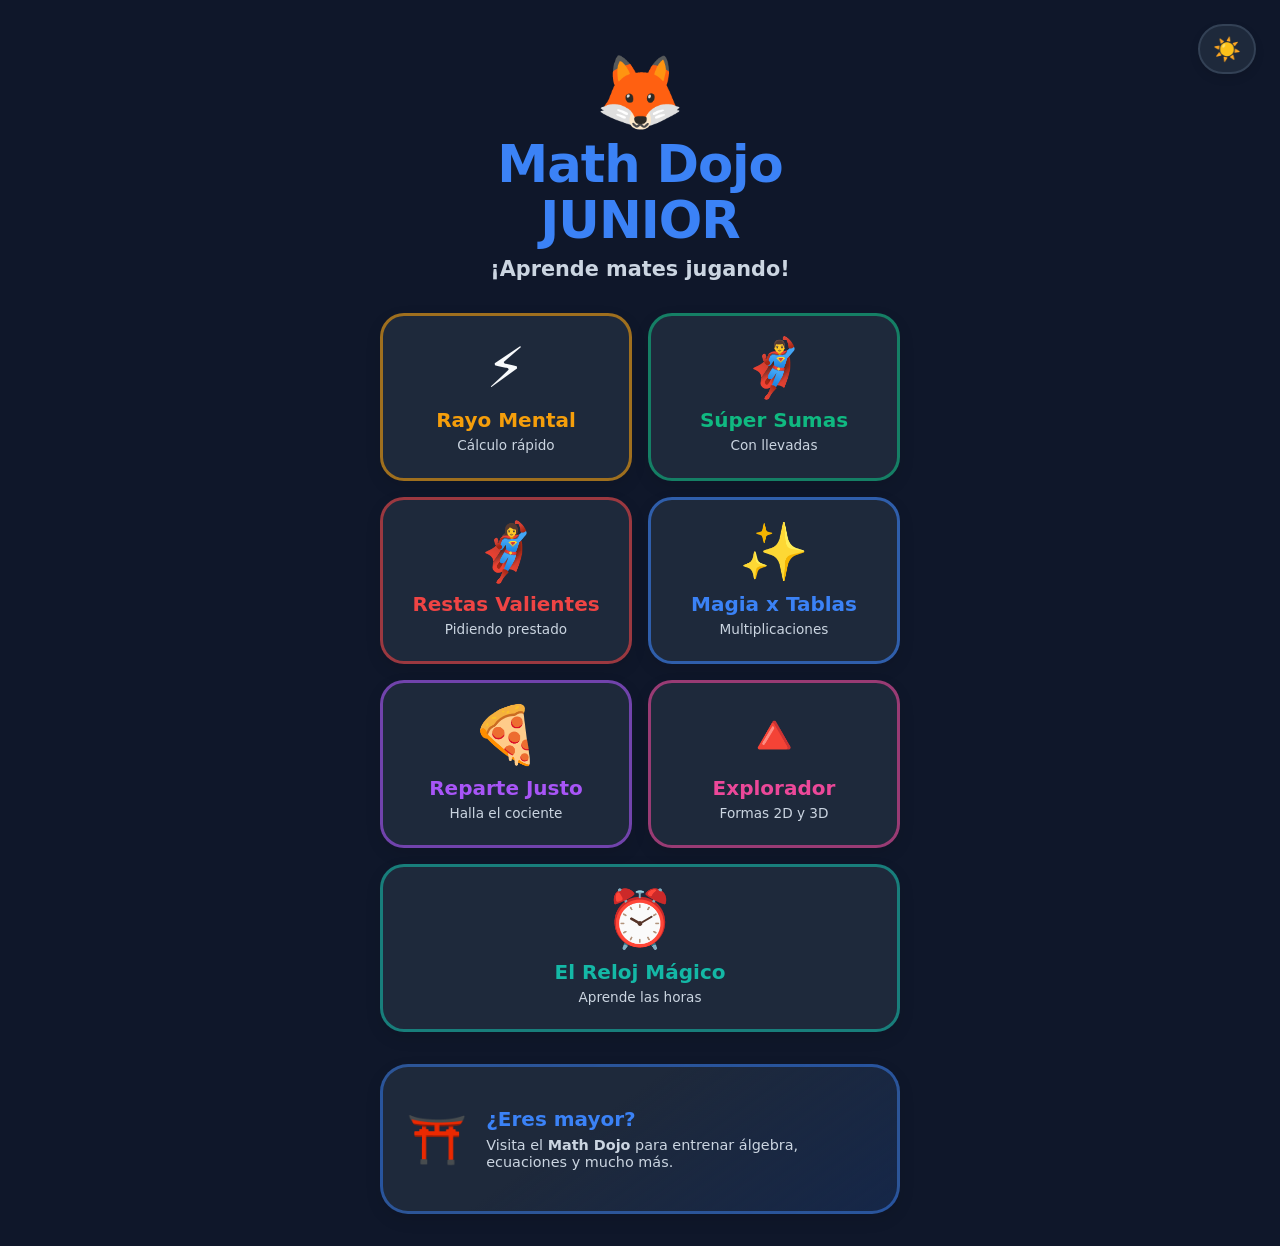
==== index.html @ ebafa72f "Add files via upload" ====
<!DOCTYPE html>
<html lang="es">
<head>
  <script>
    // Usamos una clave distinta en localStorage para no pisar el tema del Dojo original
    if (localStorage.getItem('mathjr_theme') === 'light') {
      document.documentElement.setAttribute('data-theme', 'light');
    }
  </script>
  <meta charset="UTF-8">
  <meta name="viewport" content="width=device-width, initial-scale=1.0, maximum-scale=1.0, user-scalable=no, viewport-fit=cover">
  <title>Math Dojo Junior 🦊</title>
  <meta name="theme-color" content="#0f172a">
  <meta name="apple-mobile-web-app-capable" content="yes">
  <meta name="apple-mobile-web-app-status-bar-style" content="black-translucent">
  
  <style>
    :root {
      --bg-primary: #0f172a;
      --bg-card: #1e293b;
      --text-main: #f8fafc;
      --text-muted: #cbd5e1;
      --border-color: #334155;
    }
    [data-theme="light"] {
      --bg-primary: #f0fdf4; 
      --bg-card: #ffffff;
      --text-main: #1e293b;
      --text-muted: #64748b;
      --border-color: #e2e8f0;
    }
    * { box-sizing: border-box; }
    
    body {
      margin: 0; padding: 0;
      background-color: var(--bg-primary); color: var(--text-main);
      font-family: 'Comic Sans MS', 'Chalkboard SE', system-ui, -apple-system, sans-serif; 
      min-height: 100vh;
      display: flex; flex-direction: column; align-items: center;
      overflow-x: hidden;
      overflow-y: auto;
      transition: background-color 0.3s, color 0.3s;
      padding-bottom: max(2rem, env(safe-area-inset-bottom));
    }

    .theme-toggle-btn {
      position: absolute; top: 1.5rem; right: 1.5rem;
      background: var(--bg-card); border: 2px solid var(--border-color);
      border-radius: 50px; cursor: pointer; padding: 0.6rem 0.8rem;
      font-size: 1.4rem; display: inline-flex; color: var(--text-main);
      box-shadow: 0 4px 10px rgba(0,0,0,0.1); z-index: 100;
      transition: transform 0.2s cubic-bezier(0.175, 0.885, 0.32, 1.275);
    }
    .theme-toggle-btn:active { transform: scale(0.85); }

    .header {
      display: flex;
      flex-direction: column;
      align-items: center;
      text-align: center;
      margin-top: max(3.5rem, env(safe-area-inset-top));
      margin-bottom: 2rem;
      padding: 0 1.2rem;
      max-width: 520px;
      width: 94%;
    }
    
    .header-icon {
      font-size: 4.5rem;
      margin-bottom: 0.5rem;
      line-height: 1;
      animation: float 3s ease-in-out infinite;
    }

    @keyframes float {
      0% { transform: translateY(0px); }
      50% { transform: translateY(-10px); }
      100% { transform: translateY(0px); }
    }

    .header h1 { 
      font-size: clamp(2.2rem, 7vw, 3.2rem); 
      margin: 0; 
      font-weight: 900; 
      letter-spacing: -1px; 
      line-height: 1.1;
      color: #3b82f6; 
    }
    [data-theme="light"] .header h1 { color: #2563eb; }
    
    .header p { 
      color: var(--text-muted); 
      font-size: clamp(1.1rem, 4vw, 1.3rem); 
      margin: 0.5rem 0 0 0; 
      font-weight: 600;
    }
    
    /* REJILLA A DOBLE COLUMNA */
    .games-grid {
      display: grid;
      grid-template-columns: repeat(2, minmax(0, 1fr));
      gap: 1rem; 
      width: 94%;
      max-width: 520px;
    }
    
    .game-card {
      background-color: var(--bg-card);
      border: 3px solid var(--border-color); 
      border-radius: 24px; 
      padding: 1.5rem 0.8rem;
      min-height: 150px;
      text-decoration: none;
      display: flex;
      flex-direction: column;
      align-items: center;
      text-align: center;
      justify-content: center;
      gap: 0.8rem;
      transition: transform 0.2s cubic-bezier(0.175, 0.885, 0.32, 1.275), box-shadow 0.2s;
      color: var(--text-main);
      box-shadow: 0 6px 16px rgba(0,0,0,0.1);
      position: relative;
      overflow: hidden; 
    }
    .game-card:active { 
      transform: scale(0.92); 
      box-shadow: 0 2px 8px rgba(0,0,0,0.1);
    }

    .game-icon {
      font-size: 3.5rem; 
      line-height: 1;
      position: relative;
      z-index: 2;
    }

    .game-info {
      width: 100%;
      position: relative;
      z-index: 2;
    }
    .game-info h2 {
      margin: 0 0 0.3rem 0;
      font-size: clamp(1rem, 3.5vw, 1.25rem);
      font-weight: 800;
      line-height: 1.2;
    }
    .game-info p {
      margin: 0;
      font-size: 0.85rem;
      color: var(--text-muted);
      line-height: 1.2;
      font-weight: 500;
    }

    /* TARJETA ESPECIAL (ANCHO COMPLETO) */
    .promo-card {
      grid-column: 1 / -1; 
      flex-direction: row; 
      text-align: left;
      padding: 1.5rem;
      background: linear-gradient(145deg, var(--bg-card) 40%, rgba(59, 130, 246, 0.15) 100%);
      border-color: rgba(59, 130, 246, 0.5);
      border-radius: 28px;
      justify-content: flex-start;
      gap: 1.2rem;
      margin-top: 1rem; 
    }
    .promo-card .game-icon {
      font-size: 3rem;
    }
    .promo-card .game-info p {
      font-size: 0.9rem;
      margin-top: 0.4rem;
    }

    /* Colores temáticos vivos */
    .card-calculo { border-color: rgba(245, 158, 11, 0.6); }
    .card-calculo h2 { color: #f59e0b; }
    
    .card-sumas { border-color: rgba(16, 185, 129, 0.6); }
    .card-sumas h2 { color: #10b981; }

    .card-restas { border-color: rgba(239, 68, 68, 0.6); }
    .card-restas h2 { color: #ef4444; }

    .card-multi { border-color: rgba(59, 130, 246, 0.6); }
    .card-multi h2 { color: #3b82f6; }

    .card-div { border-color: rgba(168, 85, 247, 0.6); }
    .card-div h2 { color: #a855f7; }

    .card-formas { border-color: rgba(236, 72, 153, 0.6); }
    .card-formas h2 { color: #ec4899; }
    
    .card-reloj { border-color: rgba(20, 184, 166, 0.6); }
    .card-reloj h2 { color: #14b8a6; }
  </style>
</head>
<body>
  <button class="theme-toggle-btn" onclick="toggleTheme()" title="Cambiar tema">
    <span id="theme-icon">☀️</span>
  </button>

  <div class="header">
    <div class="header-icon">🦊</div>
    <h1>Math Dojo <br>JUNIOR</h1>
    <p>¡Aprende mates jugando!</p>
  </div>

  <div class="games-grid">
    <!-- Cálculo Mental (mental.html) -->
    <a href="mental.html" class="game-card card-calculo">
      <div class="game-icon">⚡</div>
      <div class="game-info">
        <h2>Rayo Mental</h2>
        <p>Cálculo rápido</p>
      </div>
    </a>

    <!-- Sumas (sumas.html) -->
    <a href="sumas.html" class="game-card card-sumas">
      <div class="game-icon">🦸‍♂️</div>
      <div class="game-info">
        <h2>Súper Sumas</h2>
        <p>Con llevadas</p>
      </div>
    </a>

    <!-- Restas (restas.html) -->
    <a href="restas.html" class="game-card card-restas">
      <div class="game-icon">🦸‍♀️</div>
      <div class="game-info">
        <h2>Restas Valientes</h2>
        <p>Pidiendo prestado</p>
      </div>
    </a>

    <!-- Multiplicaciones (multiplicaciones.html) -->
    <a href="multiplicaciones.html" class="game-card card-multi">
      <div class="game-icon">✨</div>
      <div class="game-info">
        <h2>Magia x Tablas</h2>
        <p>Multiplicaciones</p>
      </div>
    </a>

    <!-- Divisiones (divisiones.html) -->
    <a href="divisiones.html" class="game-card card-div">
      <div class="game-icon">🍕</div>
      <div class="game-info">
        <h2>Reparte Justo</h2>
        <p>Halla el cociente</p>
      </div>
    </a>

    <!-- Formas geométricas (geometria.html) -->
    <a href="geometria.html" class="game-card card-formas">
      <div class="game-icon">🔺</div>
      <div class="game-info">
        <h2>Explorador</h2>
        <p>Formas 2D y 3D</p>
      </div>
    </a>

    <!-- El Reloj / Tiempo (reloj.html) - Ocupa dos columnas al ser impar -->
    <a href="reloj.html" class="game-card card-reloj" style="grid-column: 1 / -1;">
      <div class="game-icon">⏰</div>
      <div class="game-info">
        <h2>El Reloj Mágico</h2>
        <p>Aprende las horas</p>
      </div>
    </a>

    <!-- Tarjeta Promo al Dojo original para los mayores -->
    <a href="https://ruta-a-tu-math-dojo-original.com" target="_blank" rel="noopener noreferrer" class="game-card promo-card">
      <div class="game-icon">⛩️</div>
      <div class="game-info">
        <h2 style="color: #3b82f6;">¿Eres mayor?</h2>
        <p>Visita el <b>Math Dojo</b> para entrenar álgebra, ecuaciones y mucho más.</p>
      </div>
    </a>
  </div>

  <script>
    function initTheme() {
      const isLight = document.documentElement.getAttribute('data-theme') === 'light';
      document.getElementById('theme-icon').textContent = isLight ? '🌙' : '☀️';
    }
    
    function toggleTheme() {
      const isLight = document.documentElement.getAttribute('data-theme') === 'light';
      if (isLight) {
        document.documentElement.removeAttribute('data-theme');
        localStorage.setItem('mathjr_theme', 'dark');
        document.getElementById('theme-icon').textContent = '☀️';
      } else {
        document.documentElement.setAttribute('data-theme', 'light');
        localStorage.setItem('mathjr_theme', 'light');
        document.getElementById('theme-icon').textContent = '🌙';
      }
    }
    
    window.addEventListener('DOMContentLoaded', initTheme);
  </script>
</body>
</html>
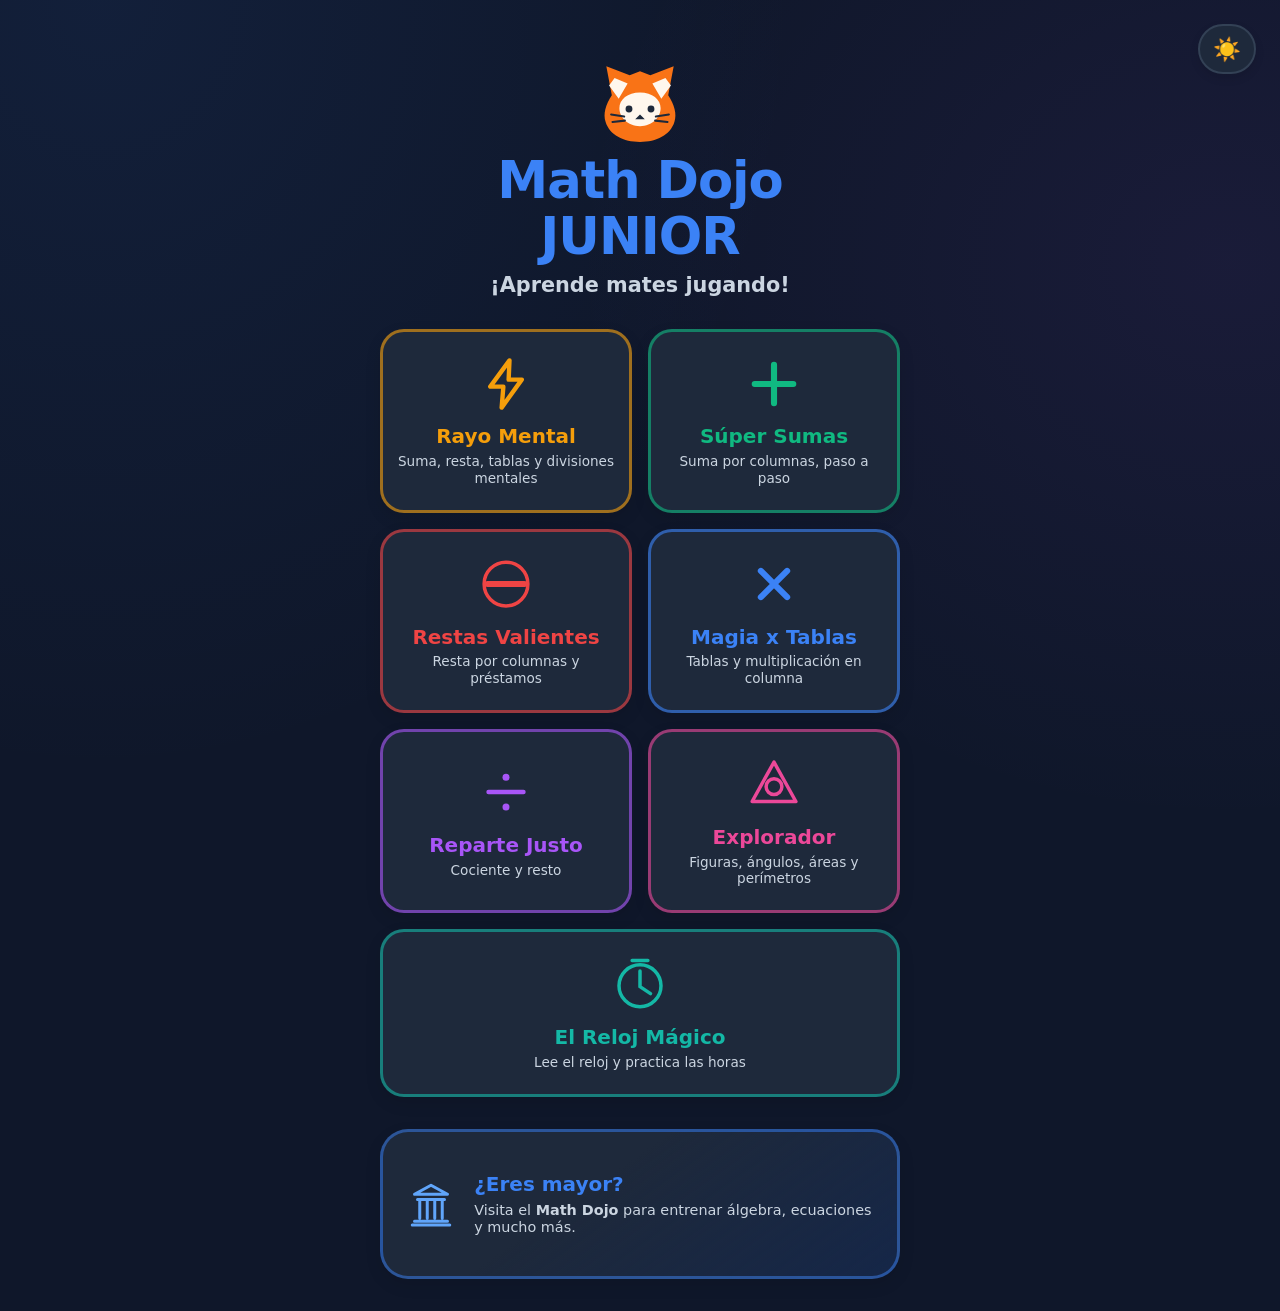
==== commit 97817681: "Add files via upload" ====
--- a/index.html
+++ b/index.html
@@ -3,16 +3,28 @@
 <head>
   <script>
     // Usamos una clave distinta en localStorage para no pisar el tema del Dojo original
-    if (localStorage.getItem('mathjr_theme') === 'light') {
+    let initialTheme = new URLSearchParams(location.hash.slice(1)).get('mathjr-theme');
+    if (!initialTheme) {
+      const savedCookie = document.cookie.match(/(?:^|; )mathjr_theme=(light|dark)(?:;|$)/);
+      if (savedCookie) initialTheme = savedCookie[1];
+    }
+    try { initialTheme = initialTheme || localStorage.getItem('mathjr_theme'); } catch (_) {}
+    if (initialTheme === 'light') {
       document.documentElement.setAttribute('data-theme', 'light');
     }
   </script>
+  <link rel="stylesheet" href="ui.css">
+  <script src="accessibility.js" defer></script>
+  <script src="theme.js" defer></script>
   <meta charset="UTF-8">
   <meta name="viewport" content="width=device-width, initial-scale=1.0, maximum-scale=1.0, user-scalable=no, viewport-fit=cover">
   <title>Math Dojo Junior 🦊</title>
-  <meta name="theme-color" content="#0f172a">
+  <link rel="manifest" href="manifest.json">
   <meta name="apple-mobile-web-app-capable" content="yes">
   <meta name="apple-mobile-web-app-status-bar-style" content="black-translucent">
+  <meta name="apple-mobile-web-app-title" content="Math Dojo Jr">
+  <meta name="theme-color" content="#0f172a">
+
   
   <style>
     :root {
@@ -66,7 +78,8 @@
     }
     
     .header-icon {
-      font-size: 4.5rem;
+      width: 5.5rem;
+      height: auto;
       margin-bottom: 0.5rem;
       line-height: 1;
       animation: float 3s ease-in-out infinite;
@@ -133,7 +146,9 @@
       line-height: 1;
       position: relative;
       z-index: 2;
-    }
+      color: #60a5fa;
+    }
+    .game-icon svg { width: 1em; height: 1em; display: block; }
 
     .game-info {
       width: 100%;
@@ -196,15 +211,24 @@
     
     .card-reloj { border-color: rgba(20, 184, 166, 0.6); }
     .card-reloj h2 { color: #14b8a6; }
+    .card-calculo .game-icon { color: #f59e0b; }
+    .card-sumas .game-icon { color: #10b981; }
+    .card-restas .game-icon { color: #ef4444; }
+    .card-multi .game-icon { color: #3b82f6; }
+    .card-div .game-icon { color: #a855f7; }
+    .card-formas .game-icon { color: #ec4899; }
+    .card-reloj .game-icon { color: #14b8a6; }
+    :focus-visible { outline: 3px solid #f59e0b; outline-offset: 3px; }
+    @media (prefers-reduced-motion: reduce) { *, *::before, *::after { animation-duration: 0.01ms !important; animation-iteration-count: 1 !important; scroll-behavior: auto !important; transition-duration: 0.01ms !important; } }
   </style>
 </head>
 <body>
-  <button class="theme-toggle-btn" onclick="toggleTheme()" title="Cambiar tema">
+  <button class="theme-toggle-btn" onclick="toggleTheme()" title="Cambiar tema" aria-label="Cambiar tema de color">
     <span id="theme-icon">☀️</span>
   </button>
 
   <div class="header">
-    <div class="header-icon">🦊</div>
+    <img class="header-icon" src="fox-mark.svg" alt="" aria-hidden="true">
     <h1>Math Dojo <br>JUNIOR</h1>
     <p>¡Aprende mates jugando!</p>
   </div>
@@ -212,70 +236,70 @@
   <div class="games-grid">
     <!-- Cálculo Mental (mental.html) -->
     <a href="mental.html" class="game-card card-calculo">
-      <div class="game-icon">⚡</div>
+      <div class="game-icon" aria-hidden="true"><svg viewBox="0 0 64 64"><path d="M36 5 14 35h15l-2 24 23-32H35z" fill="none" stroke="currentColor" stroke-width="5" stroke-linejoin="round" stroke-linecap="round"/></svg></div>
       <div class="game-info">
         <h2>Rayo Mental</h2>
-        <p>Cálculo rápido</p>
+        <p>Suma, resta, tablas y divisiones mentales</p>
       </div>
     </a>
 
     <!-- Sumas (sumas.html) -->
     <a href="sumas.html" class="game-card card-sumas">
-      <div class="game-icon">🦸‍♂️</div>
+      <div class="game-icon" aria-hidden="true"><svg viewBox="0 0 64 64"><path d="M32 10v44M10 32h44" fill="none" stroke="currentColor" stroke-width="7" stroke-linecap="round"/></svg></div>
       <div class="game-info">
         <h2>Súper Sumas</h2>
-        <p>Con llevadas</p>
+        <p>Suma por columnas, paso a paso</p>
       </div>
     </a>
 
     <!-- Restas (restas.html) -->
     <a href="restas.html" class="game-card card-restas">
-      <div class="game-icon">🦸‍♀️</div>
+      <div class="game-icon" aria-hidden="true"><svg viewBox="0 0 64 64"><path d="M11 32h42" fill="none" stroke="currentColor" stroke-width="7" stroke-linecap="round"/><circle cx="32" cy="32" r="25" fill="none" stroke="currentColor" stroke-width="4"/></svg></div>
       <div class="game-info">
         <h2>Restas Valientes</h2>
-        <p>Pidiendo prestado</p>
+        <p>Resta por columnas y préstamos</p>
       </div>
     </a>
 
     <!-- Multiplicaciones (multiplicaciones.html) -->
     <a href="multiplicaciones.html" class="game-card card-multi">
-      <div class="game-icon">✨</div>
+      <div class="game-icon" aria-hidden="true"><svg viewBox="0 0 64 64"><path d="m17 17 30 30M47 17 17 47" fill="none" stroke="currentColor" stroke-width="7" stroke-linecap="round"/></svg></div>
       <div class="game-info">
         <h2>Magia x Tablas</h2>
-        <p>Multiplicaciones</p>
+        <p>Tablas y multiplicación en columna</p>
       </div>
     </a>
 
     <!-- Divisiones (divisiones.html) -->
     <a href="divisiones.html" class="game-card card-div">
-      <div class="game-icon">🍕</div>
+      <div class="game-icon" aria-hidden="true"><svg viewBox="0 0 64 64"><path d="M12 32h40" fill="none" stroke="currentColor" stroke-width="5" stroke-linecap="round"/><circle cx="32" cy="15" r="4" fill="currentColor"/><circle cx="32" cy="49" r="4" fill="currentColor"/></svg></div>
       <div class="game-info">
         <h2>Reparte Justo</h2>
-        <p>Halla el cociente</p>
+        <p>Cociente y resto</p>
       </div>
     </a>
 
     <!-- Formas geométricas (geometria.html) -->
     <a href="geometria.html" class="game-card card-formas">
-      <div class="game-icon">🔺</div>
+      <div class="game-icon" aria-hidden="true"><svg viewBox="0 0 64 64"><path d="m32 7 25 45H7z" fill="none" stroke="currentColor" stroke-width="4" stroke-linejoin="round"/><circle cx="32" cy="35" r="9" fill="none" stroke="currentColor" stroke-width="4"/></svg></div>
       <div class="game-info">
         <h2>Explorador</h2>
-        <p>Formas 2D y 3D</p>
+        <p>Figuras, ángulos, áreas y perímetros</p>
       </div>
     </a>
 
     <!-- El Reloj / Tiempo (reloj.html) - Ocupa dos columnas al ser impar -->
     <a href="reloj.html" class="game-card card-reloj" style="grid-column: 1 / -1;">
-      <div class="game-icon">⏰</div>
+      <div class="game-icon" aria-hidden="true"><svg viewBox="0 0 64 64"><circle cx="32" cy="34" r="24" fill="none" stroke="currentColor" stroke-width="4"/><path d="M32 17v18l12 8M23 5h18" fill="none" stroke="currentColor" stroke-width="4" stroke-linecap="round"/></svg></div>
       <div class="game-info">
         <h2>El Reloj Mágico</h2>
-        <p>Aprende las horas</p>
+        <p>Lee el reloj y practica las horas</p>
       </div>
     </a>
 
     <!-- Tarjeta Promo al Dojo original para los mayores -->
-    <a href="https://ruta-a-tu-math-dojo-original.com" target="_blank" rel="noopener noreferrer" class="game-card promo-card">
-      <div class="game-icon">⛩️</div>
+    <a href="https://mathlab-phi.vercel.app/" target="_blank" rel="noopener noreferrer" class="game-card promo-card">
+      <div class="game-icon" aria-hidden="true"><svg viewBox="0 0 64 64"><path d="M10 19 32 7l22 12H10Zm4 7h36M17 26v25m10-25v25m10-25v25m10-25v25M10 55h44M7 60h50" fill="none" stroke="currentColor" stroke-width="4" stroke-linecap="round" stroke-linejoin="round"/></svg></div>
       <div class="game-info">
         <h2 style="color: #3b82f6;">¿Eres mayor?</h2>
         <p>Visita el <b>Math Dojo</b> para entrenar álgebra, ecuaciones y mucho más.</p>
@@ -283,26 +307,13 @@
     </a>
   </div>
 
+
   <script>
-    function initTheme() {
-      const isLight = document.documentElement.getAttribute('data-theme') === 'light';
-      document.getElementById('theme-icon').textContent = isLight ? '🌙' : '☀️';
-    }
-    
-    function toggleTheme() {
-      const isLight = document.documentElement.getAttribute('data-theme') === 'light';
-      if (isLight) {
-        document.documentElement.removeAttribute('data-theme');
-        localStorage.setItem('mathjr_theme', 'dark');
-        document.getElementById('theme-icon').textContent = '☀️';
-      } else {
-        document.documentElement.setAttribute('data-theme', 'light');
-        localStorage.setItem('mathjr_theme', 'light');
-        document.getElementById('theme-icon').textContent = '🌙';
-      }
-    }
-    
-    window.addEventListener('DOMContentLoaded', initTheme);
+    if ('serviceWorker' in navigator) {
+      window.addEventListener('load', () => {
+        navigator.serviceWorker.register('./sw.js').catch(err => console.log('Fallo al registrar SW', err));
+      });
+    }
   </script>
 </body>
-</html>+</html>
--- a/ui.css
+++ b/ui.css
@@ -0,0 +1,209 @@
+/* Reglas compartidas de interacción y accesibilidad para Math Dojo Junior. */
+body {
+  background-image:
+    radial-gradient(ellipse at 8% 0%, rgba(59, 130, 246, 0.08), transparent 42%),
+    radial-gradient(ellipse at 96% 20%, rgba(168, 85, 247, 0.07), transparent 38%);
+}
+
+:focus-visible {
+  outline: 3px solid #f59e0b;
+  outline-offset: 3px;
+}
+
+button,
+a,
+[role="textbox"] {
+  -webkit-tap-highlight-color: transparent;
+}
+
+button,
+a {
+  touch-action: manipulation;
+}
+
+button,
+.btn-nav,
+.key-btn,
+.belt-btn,
+.change-level-btn {
+  min-height: 44px;
+}
+
+.game-header {
+  display: grid !important;
+  grid-template-columns: auto minmax(12rem, 1fr) auto;
+  align-items: center;
+  gap: 1rem;
+  width: 100%;
+  padding: 0.85rem 1rem !important;
+  margin: 0 0 0.9rem !important;
+  border: 1px solid rgba(255, 255, 255, 0.22);
+  border-radius: 24px;
+  color: #fff;
+  background: linear-gradient(112deg, #1d4ed8 0%, #4f46e5 56%, #7c3aed 100%);
+  box-shadow: 0 12px 28px rgba(37, 56, 148, 0.22);
+}
+
+[data-theme="light"] .game-header {
+  background: linear-gradient(112deg, #2563eb 0%, #4f46e5 56%, #7c3aed 100%);
+}
+
+.game-header .change-level-btn {
+  min-height: 48px;
+  padding: 0.65rem 1rem;
+  border: 1px solid rgba(255, 255, 255, 0.42);
+  border-radius: 15px;
+  background: rgba(255, 255, 255, 0.14);
+  color: #fff !important;
+  font-weight: 900;
+  text-decoration: none !important;
+  white-space: nowrap;
+}
+
+.top-nav + .header {
+  width: min(92%, 800px);
+  padding: 1.2rem 1.5rem;
+  border: 1px solid var(--border-color);
+  border-left: 6px solid currentColor;
+  border-radius: 22px;
+  background: linear-gradient(135deg, var(--bg-card), var(--bg-primary));
+  box-shadow: 0 10px 26px rgba(0, 0, 0, 0.12);
+}
+
+.top-nav + .header h1 { letter-spacing: -0.035em; }
+.top-nav + .header p { max-width: 42rem; margin-inline: auto; line-height: 1.45; }
+
+.score-board {
+  display: inline-flex !important;
+  align-items: center;
+  gap: 0.45rem !important;
+  padding: 0.42rem !important;
+  border: 1px solid rgba(255, 255, 255, 0.55) !important;
+  border-radius: 18px !important;
+  background: rgba(255, 255, 255, 0.97) !important;
+  color: #1e293b !important;
+  font-weight: 900;
+  white-space: nowrap;
+}
+
+.score-board > span {
+  display: inline-flex;
+  align-items: center;
+  gap: 0.3rem;
+  min-width: 4.5rem;
+  justify-content: center;
+  padding: 0.55rem 0.7rem;
+  border-radius: 13px;
+  background: #f1f5f9;
+}
+
+.active-level {
+  display: block;
+  justify-self: center;
+  max-width: 100%;
+  padding: 0.65rem 1.2rem;
+  overflow: hidden;
+  border: 1px solid rgba(255, 255, 255, 0.36);
+  border-radius: 16px;
+  background: rgba(255, 255, 255, 0.16);
+  color: #fff;
+  font-size: clamp(0.95rem, 2vw, 1.15rem);
+  font-weight: 900;
+  text-overflow: ellipsis;
+  text-align: center;
+  white-space: nowrap;
+}
+
+.change-level-btn,
+.belt-btn,
+.btn-nav,
+.key-btn,
+.option-btn {
+  transition: transform 0.16s ease, box-shadow 0.16s ease, border-color 0.16s ease;
+}
+
+.belt-btn:hover,
+.option-btn:hover,
+.game-card:hover {
+  transform: translateY(-2px);
+  box-shadow: 0 8px 20px rgba(0, 0, 0, 0.16);
+}
+
+.practice-guide {
+  width: min(92vw, 540px);
+  max-width: 540px;
+  padding: 0;
+  border: 2px solid var(--border-color);
+  border-radius: 26px;
+  background: var(--bg-card);
+  color: var(--text-main);
+  font-family: inherit;
+  box-shadow: 0 24px 80px rgba(0, 0, 0, 0.38);
+}
+
+.practice-guide::backdrop {
+  background: rgba(2, 6, 23, 0.72);
+  backdrop-filter: blur(4px);
+}
+
+.practice-guide__content { padding: clamp(1.25rem, 5vw, 2rem); }
+.practice-guide__eyebrow { color: #f59e0b; font-size: 0.78rem; font-weight: 900; letter-spacing: 0.12em; }
+.practice-guide h2 { margin: 0.4rem 0 1rem; font-size: clamp(1.4rem, 5vw, 2rem); }
+.practice-guide__example { padding: 1rem; border-radius: 16px; background: var(--bg-primary); font-size: clamp(1.15rem, 4vw, 1.5rem); font-weight: 900; line-height: 1.45; }
+.practice-guide__tip { color: var(--text-muted); line-height: 1.55; }
+.practice-guide__actions { display: flex; flex-wrap: wrap; justify-content: flex-end; gap: 0.75rem; margin-top: 1.5rem; }
+.practice-guide__actions button { min-height: 48px; padding: 0.7rem 1rem; border: 2px solid var(--border-color); border-radius: 14px; background: var(--bg-primary); color: var(--text-main); font: inherit; font-weight: 800; cursor: pointer; }
+.practice-guide__actions .practice-guide__start { border-color: #059669; background: #10b981; color: #fff; }
+
+.practice-help-toggle {
+  min-height: 44px;
+  margin-top: 0.35rem;
+  padding: 0.5rem 0.9rem;
+  border: 2px solid rgba(245, 158, 11, 0.65);
+  border-radius: 999px;
+  background: rgba(245, 158, 11, 0.12);
+  color: var(--text-main);
+  font: inherit;
+  font-weight: 800;
+  cursor: pointer;
+}
+
+.practice-help-panel {
+  width: min(100%, 34rem);
+  margin-top: 0.65rem;
+  padding: 0.85rem 1rem;
+  border-left: 4px solid #f59e0b;
+  border-radius: 0 14px 14px 0;
+  background: rgba(245, 158, 11, 0.1);
+  color: var(--text-main);
+  line-height: 1.5;
+  text-align: left;
+}
+
+.game-area.active { animation: dojo-enter 0.22s ease-out both; }
+@keyframes dojo-enter { from { opacity: 0; transform: translateY(8px); } to { opacity: 1; transform: translateY(0); } }
+
+@media (max-width: 720px) {
+  .game-header { grid-template-columns: minmax(0, 1fr) auto; gap: 0.65rem; }
+  .active-level { grid-column: 1 / -1; grid-row: 1; width: 100%; }
+  .game-header .change-level-btn { grid-column: 1; grid-row: 2; justify-self: start; }
+  .game-header .score-board { grid-column: 2; grid-row: 2; }
+}
+
+@media (max-width: 420px) {
+  .practice-guide__actions { flex-direction: column-reverse; }
+  .practice-guide__actions button { width: 100%; }
+  .game-header .change-level-btn { padding-inline: 0.7rem; font-size: 0.9rem; }
+  .score-board > span { min-width: 3.5rem; padding-inline: 0.45rem; }
+}
+
+@media (prefers-reduced-motion: reduce) {
+  *,
+  *::before,
+  *::after {
+    animation-duration: 0.01ms !important;
+    animation-iteration-count: 1 !important;
+    scroll-behavior: auto !important;
+    transition-duration: 0.01ms !important;
+  }
+}
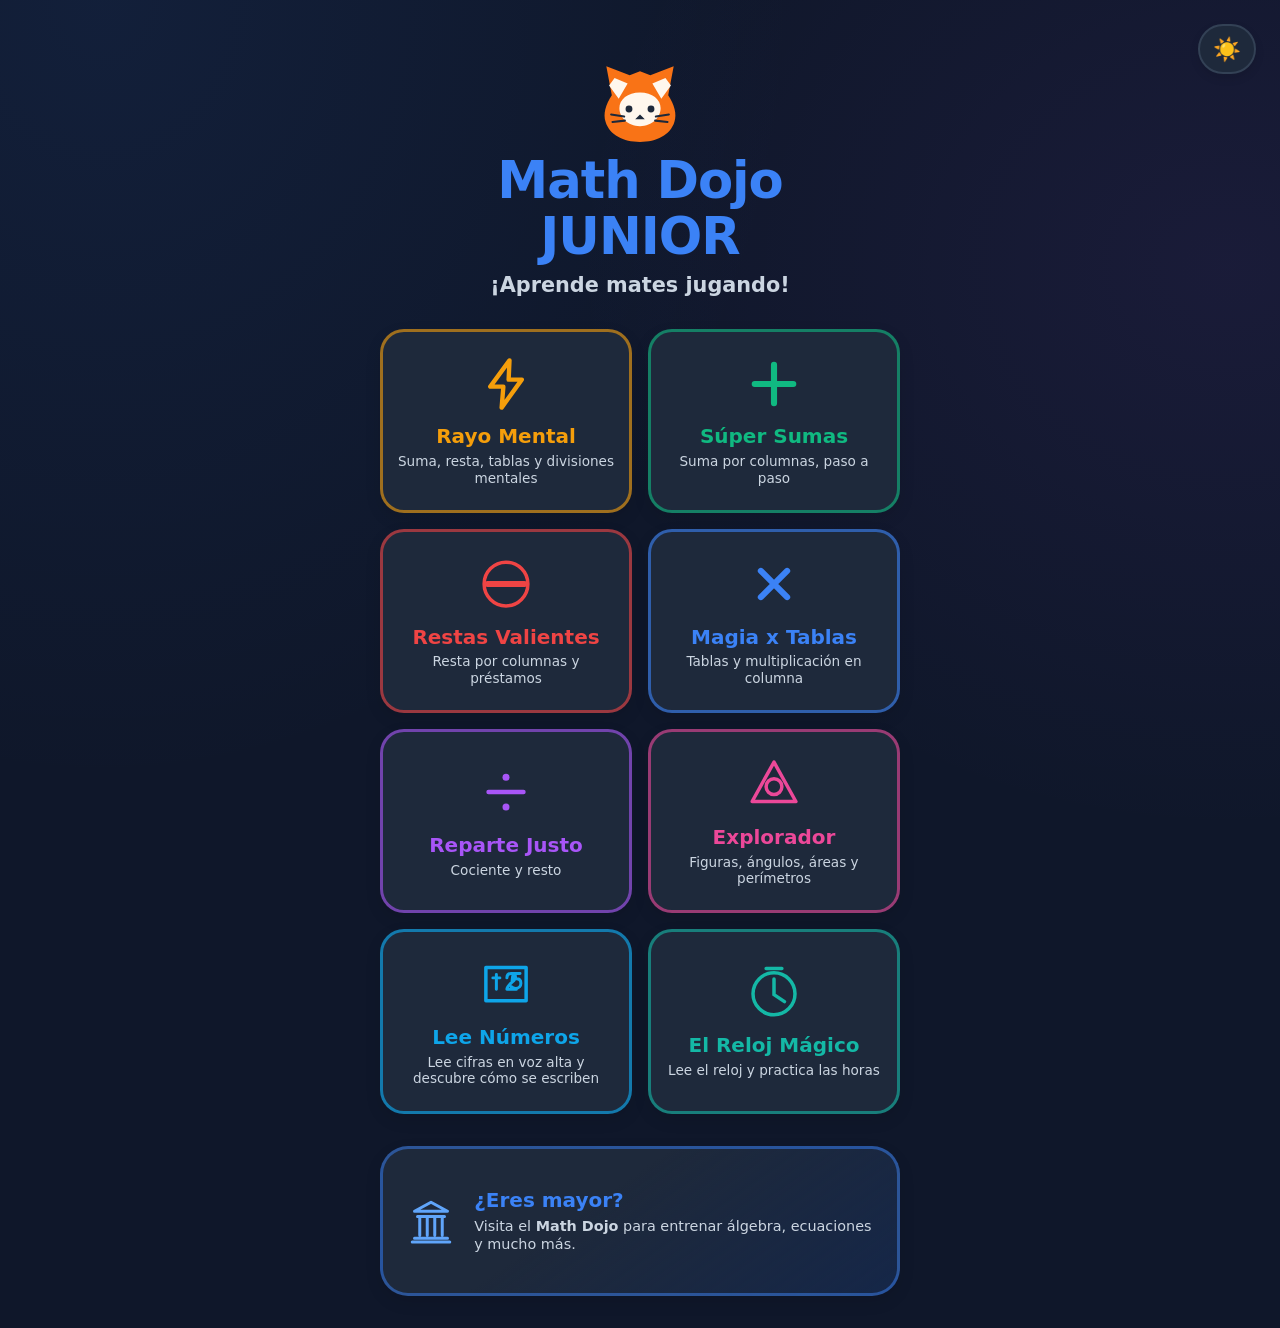
==== commit 3088747b: "Add files via upload" ====
--- a/index.html
+++ b/index.html
@@ -211,6 +211,8 @@
     
     .card-reloj { border-color: rgba(20, 184, 166, 0.6); }
     .card-reloj h2 { color: #14b8a6; }
+    .card-numeros { border-color: rgba(14, 165, 233, 0.65); }
+    .card-numeros h2 { color: #0ea5e9; }
     .card-calculo .game-icon { color: #f59e0b; }
     .card-sumas .game-icon { color: #10b981; }
     .card-restas .game-icon { color: #ef4444; }
@@ -218,6 +220,7 @@
     .card-div .game-icon { color: #a855f7; }
     .card-formas .game-icon { color: #ec4899; }
     .card-reloj .game-icon { color: #14b8a6; }
+    .card-numeros .game-icon { color: #0ea5e9; }
     :focus-visible { outline: 3px solid #f59e0b; outline-offset: 3px; }
     @media (prefers-reduced-motion: reduce) { *, *::before, *::after { animation-duration: 0.01ms !important; animation-iteration-count: 1 !important; scroll-behavior: auto !important; transition-duration: 0.01ms !important; } }
   </style>
@@ -288,8 +291,16 @@
       </div>
     </a>
 
-    <!-- El Reloj / Tiempo (reloj.html) - Ocupa dos columnas al ser impar -->
-    <a href="reloj.html" class="game-card card-reloj" style="grid-column: 1 / -1;">
+    <a href="leer-numeros.html" class="game-card card-numeros">
+      <div class="game-icon" aria-hidden="true"><svg viewBox="0 0 64 64"><path d="M9 13h46v38H9z" fill="none" stroke="currentColor" stroke-width="4" stroke-linejoin="round"/><path d="M17 25h8m-4-4v17m12-13c0-3 2-5 5-5s5 2 5 5-10 8-10 13h11m4-18h-8l-1 8c1-1 3-2 5-2 3 0 5 2 5 5s-2 6-6 6c-2 0-4-1-5-2" fill="none" stroke="currentColor" stroke-width="3.4" stroke-linecap="round" stroke-linejoin="round"/></svg></div>
+      <div class="game-info">
+        <h2>Lee Números</h2>
+        <p>Lee cifras en voz alta y descubre cómo se escriben</p>
+      </div>
+    </a>
+
+    <!-- El Reloj / Tiempo -->
+    <a href="reloj.html" class="game-card card-reloj">
       <div class="game-icon" aria-hidden="true"><svg viewBox="0 0 64 64"><circle cx="32" cy="34" r="24" fill="none" stroke="currentColor" stroke-width="4"/><path d="M32 17v18l12 8M23 5h18" fill="none" stroke="currentColor" stroke-width="4" stroke-linecap="round"/></svg></div>
       <div class="game-info">
         <h2>El Reloj Mágico</h2>
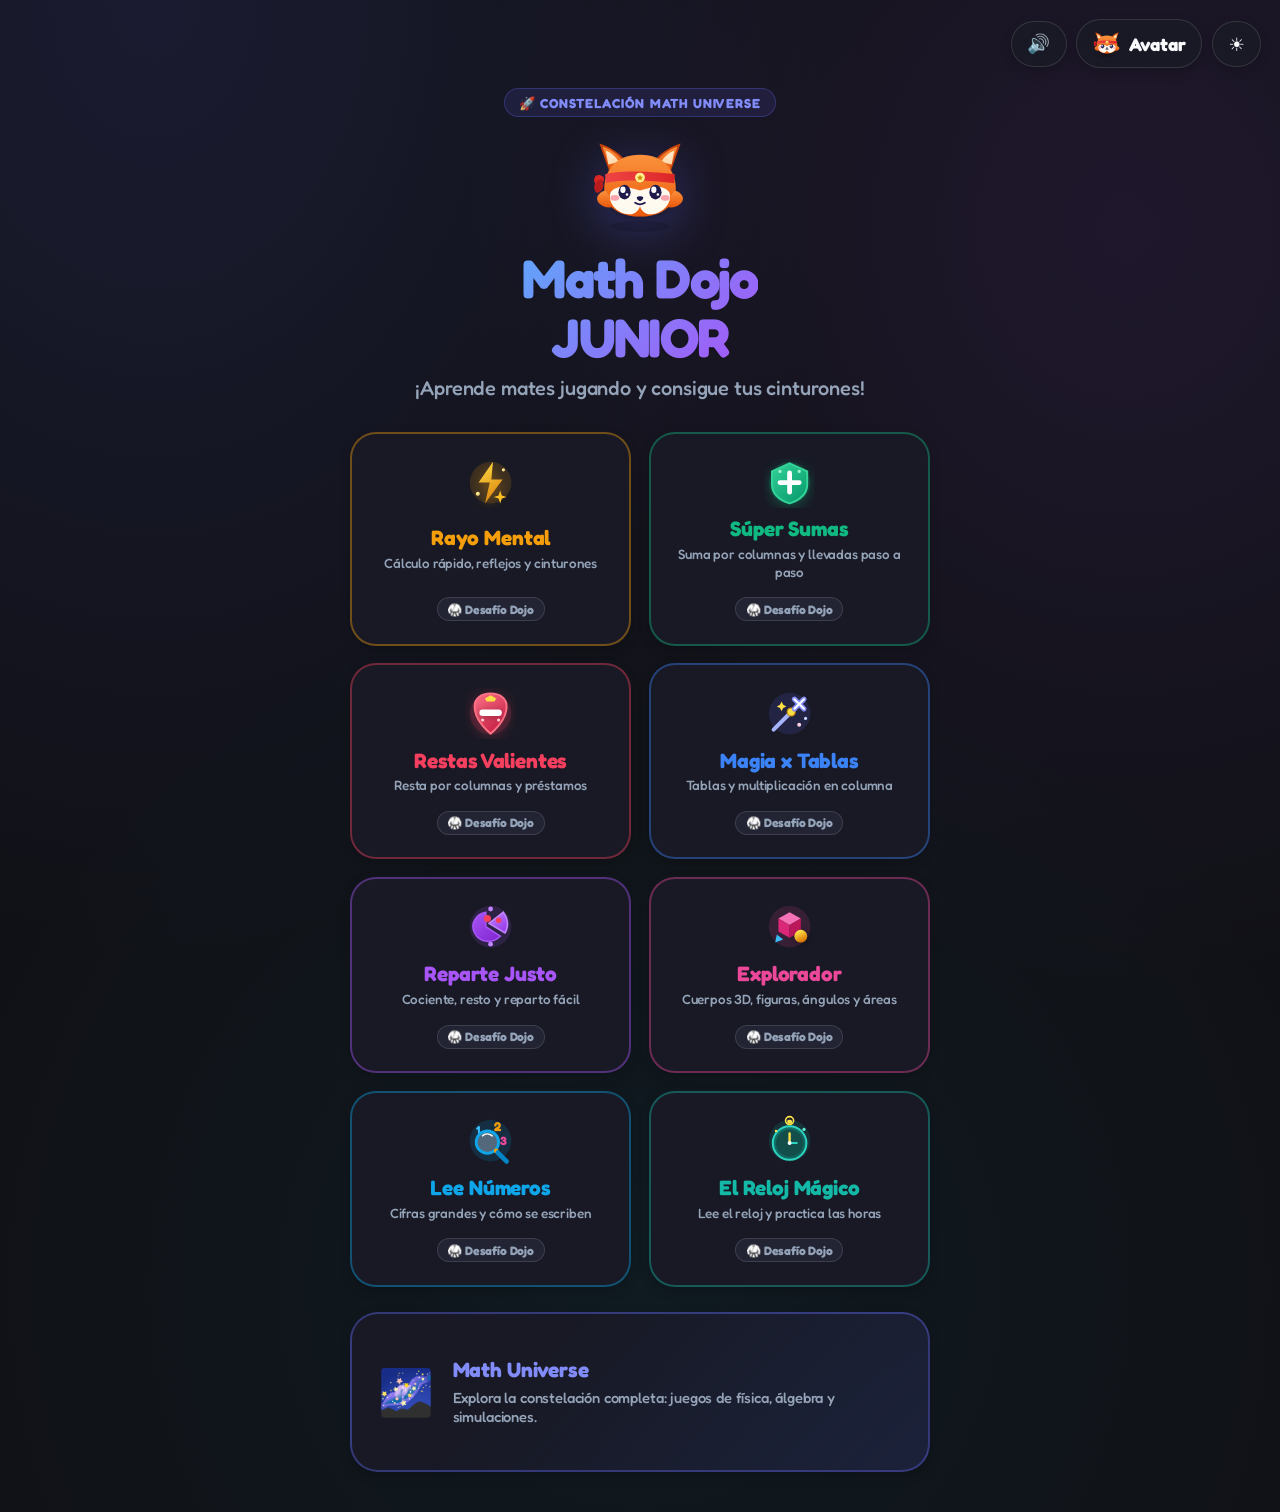
==== commit 8e93e64c: "Add files via upload" ====
--- a/index.html
+++ b/index.html
@@ -2,7 +2,6 @@
 <html lang="es">
 <head>
   <script>
-    // Usamos una clave distinta en localStorage para no pisar el tema del Dojo original
     let initialTheme = new URLSearchParams(location.hash.slice(1)).get('mathjr-theme');
     if (!initialTheme) {
       const savedCookie = document.cookie.match(/(?:^|; )mathjr_theme=(light|dark)(?:;|$)/);
@@ -13,313 +12,574 @@
       document.documentElement.setAttribute('data-theme', 'light');
     }
   </script>
-  <link rel="stylesheet" href="ui.css">
-  <script src="accessibility.js" defer></script>
-  <script src="theme.js" defer></script>
   <meta charset="UTF-8">
-  <meta name="viewport" content="width=device-width, initial-scale=1.0, maximum-scale=1.0, user-scalable=no, viewport-fit=cover">
-  <title>Math Dojo Junior 🦊</title>
+  <meta name="viewport" content="width=device-width, initial-scale=1.0, viewport-fit=cover">
+  <title>Math Dojo Junior 🦊 · Mates para Primaria</title>
+  <meta name="description" content="Entrena cálculo mental, sumas, restas, multiplicaciones y retos de primaria con tu compañero del Dojo.">
   <link rel="manifest" href="manifest.json">
   <meta name="apple-mobile-web-app-capable" content="yes">
   <meta name="apple-mobile-web-app-status-bar-style" content="black-translucent">
   <meta name="apple-mobile-web-app-title" content="Math Dojo Jr">
-  <meta name="theme-color" content="#0f172a">
-
-  
+  <meta name="theme-color" content="#101116">
+
+  <link rel="stylesheet" href="ui.css">
+  <script src="dojo-audio.js" defer></script>
+  <script src="dojo-fx.js" defer></script>
+  <script src="dojo-progress.js" defer></script>
+  <script src="accessibility.js" defer></script>
+  <script src="theme.js" defer></script>
+  <script src="avatar.js" defer></script>
+
   <style>
-    :root {
-      --bg-primary: #0f172a;
-      --bg-card: #1e293b;
-      --text-main: #f8fafc;
-      --text-muted: #cbd5e1;
-      --border-color: #334155;
-    }
-    [data-theme="light"] {
-      --bg-primary: #f0fdf4; 
-      --bg-card: #ffffff;
-      --text-main: #1e293b;
-      --text-muted: #64748b;
-      --border-color: #e2e8f0;
-    }
-    * { box-sizing: border-box; }
-    
-    body {
-      margin: 0; padding: 0;
-      background-color: var(--bg-primary); color: var(--text-main);
-      font-family: 'Comic Sans MS', 'Chalkboard SE', system-ui, -apple-system, sans-serif; 
-      min-height: 100vh;
-      display: flex; flex-direction: column; align-items: center;
-      overflow-x: hidden;
-      overflow-y: auto;
-      transition: background-color 0.3s, color 0.3s;
-      padding-bottom: max(2rem, env(safe-area-inset-bottom));
-    }
-
-    .theme-toggle-btn {
-      position: absolute; top: 1.5rem; right: 1.5rem;
-      background: var(--bg-card); border: 2px solid var(--border-color);
-      border-radius: 50px; cursor: pointer; padding: 0.6rem 0.8rem;
-      font-size: 1.4rem; display: inline-flex; color: var(--text-main);
-      box-shadow: 0 4px 10px rgba(0,0,0,0.1); z-index: 100;
-      transition: transform 0.2s cubic-bezier(0.175, 0.885, 0.32, 1.275);
-    }
-    .theme-toggle-btn:active { transform: scale(0.85); }
-
+    /* Estilos específicos de la Portada */
     .header {
       display: flex;
       flex-direction: column;
       align-items: center;
       text-align: center;
-      margin-top: max(3.5rem, env(safe-area-inset-top));
+      margin-top: max(5.5rem, calc(env(safe-area-inset-top) + 3.5rem));
       margin-bottom: 2rem;
       padding: 0 1.2rem;
-      max-width: 520px;
+      max-width: 580px;
       width: 94%;
     }
-    
+
+    .constellation-pill {
+      display: inline-flex;
+      align-items: center;
+      gap: 0.45rem;
+      padding: 0.35rem 0.85rem;
+      border-radius: 999px;
+      background: rgba(99, 102, 241, 0.12);
+      border: 1px solid rgba(99, 102, 241, 0.3);
+      color: #818cf8;
+      font-size: 0.82rem;
+      font-weight: 700;
+      letter-spacing: 0.08em;
+      text-transform: uppercase;
+      margin-bottom: 0.9rem;
+    }
+
+    .header-avatar-wrap {
+      position: relative;
+      margin-bottom: 0.6rem;
+    }
+
     .header-icon {
-      width: 5.5rem;
+      width: clamp(5.2rem, 14vw, 6.5rem);
       height: auto;
-      margin-bottom: 0.5rem;
-      line-height: 1;
       animation: float 3s ease-in-out infinite;
-    }
-
-    @keyframes float {
-      0% { transform: translateY(0px); }
-      50% { transform: translateY(-10px); }
-      100% { transform: translateY(0px); }
-    }
-
-    .header h1 { 
-      font-size: clamp(2.2rem, 7vw, 3.2rem); 
-      margin: 0; 
-      font-weight: 900; 
-      letter-spacing: -1px; 
-      line-height: 1.1;
-      color: #3b82f6; 
-    }
-    [data-theme="light"] .header h1 { color: #2563eb; }
-    
-    .header p { 
-      color: var(--text-muted); 
-      font-size: clamp(1.1rem, 4vw, 1.3rem); 
-      margin: 0.5rem 0 0 0; 
-      font-weight: 600;
-    }
-    
-    /* REJILLA A DOBLE COLUMNA */
+      filter: drop-shadow(0 12px 24px rgba(99, 102, 241, 0.35));
+    }
+
+    .header h1 {
+      font-size: clamp(2.3rem, 7.5vw, 3.4rem);
+      margin: 0;
+      font-weight: 800;
+      letter-spacing: -0.03em;
+      line-height: 1.08;
+      background: linear-gradient(135deg, #60a5fa 0%, #a855f7 100%);
+      -webkit-background-clip: text;
+      -webkit-text-fill-color: transparent;
+    }
+
+    [data-theme="light"] .header h1 {
+      background: linear-gradient(135deg, #2563eb 0%, #7c3aed 100%);
+      -webkit-background-clip: text;
+      -webkit-text-fill-color: transparent;
+    }
+
+    .header p {
+      color: var(--text-muted);
+      font-size: clamp(1.05rem, 3.8vw, 1.25rem);
+      margin: 0.6rem 0 0;
+      font-weight: 500;
+    }
+
+    /* Cuadrícula de Juegos Responsiva */
     .games-grid {
       display: grid;
       grid-template-columns: repeat(2, minmax(0, 1fr));
-      gap: 1rem; 
+      gap: 1.1rem;
       width: 94%;
-      max-width: 520px;
-    }
-    
+      max-width: 580px;
+      margin-bottom: 2.5rem;
+    }
+
     .game-card {
-      background-color: var(--bg-card);
-      border: 3px solid var(--border-color); 
-      border-radius: 24px; 
-      padding: 1.5rem 0.8rem;
-      min-height: 150px;
+      background: var(--bg-card);
+      border: 2px solid var(--border-card);
+      border-radius: 26px;
+      padding: 1.4rem 1rem;
+      min-height: 160px;
       text-decoration: none;
       display: flex;
       flex-direction: column;
       align-items: center;
       text-align: center;
+      justify-content: space-between;
+      gap: 0.6rem;
+      transition: transform 0.2s cubic-bezier(0.175, 0.885, 0.32, 1.275), box-shadow 0.2s, border-color 0.2s;
+      color: var(--text-main);
+      box-shadow: var(--shadow-sm);
+      position: relative;
+      overflow: hidden;
+    }
+
+    .game-card:hover {
+      transform: translateY(-3px);
+      box-shadow: var(--shadow-md);
+      border-color: rgba(99, 102, 241, 0.4);
+    }
+
+    .game-card:active {
+      transform: scale(0.94);
+      box-shadow: var(--shadow-sm);
+    }
+
+    .game-icon {
+      font-size: 3.2rem;
+      line-height: 1;
+      display: flex;
+      align-items: center;
       justify-content: center;
-      gap: 0.8rem;
-      transition: transform 0.2s cubic-bezier(0.175, 0.885, 0.32, 1.275), box-shadow 0.2s;
-      color: var(--text-main);
-      box-shadow: 0 6px 16px rgba(0,0,0,0.1);
-      position: relative;
-      overflow: hidden; 
-    }
-    .game-card:active { 
-      transform: scale(0.92); 
-      box-shadow: 0 2px 8px rgba(0,0,0,0.1);
-    }
-
-    .game-icon {
-      font-size: 3.5rem; 
-      line-height: 1;
-      position: relative;
-      z-index: 2;
-      color: #60a5fa;
-    }
-    .game-icon svg { width: 1em; height: 1em; display: block; }
+      transition: transform 0.2s;
+    }
+    .game-card:hover .game-icon {
+      transform: scale(1.08);
+    }
+    .game-icon svg {
+      width: 1em;
+      height: 1em;
+      display: block;
+    }
 
     .game-info {
       width: 100%;
-      position: relative;
-      z-index: 2;
     }
     .game-info h2 {
-      margin: 0 0 0.3rem 0;
-      font-size: clamp(1rem, 3.5vw, 1.25rem);
+      margin: 0 0 0.25rem;
+      font-size: clamp(1.05rem, 3.6vw, 1.3rem);
       font-weight: 800;
       line-height: 1.2;
     }
     .game-info p {
       margin: 0;
-      font-size: 0.85rem;
+      font-size: 0.84rem;
       color: var(--text-muted);
-      line-height: 1.2;
+      line-height: 1.3;
       font-weight: 500;
     }
 
-    /* TARJETA ESPECIAL (ANCHO COMPLETO) */
+    /* Insignia de progreso en cada tarjeta */
+    .card-belt-badge {
+      display: inline-flex;
+      align-items: center;
+      gap: 0.3rem;
+      padding: 0.22rem 0.6rem;
+      border-radius: 999px;
+      font-size: 0.76rem;
+      font-weight: 700;
+      background: var(--bg-surface);
+      border: 1px solid var(--border-color);
+      color: var(--text-muted);
+      margin-top: 0.4rem;
+    }
+    .card-belt-badge.has-stars {
+      background: rgba(245, 158, 11, 0.12);
+      border-color: rgba(245, 158, 11, 0.35);
+      color: var(--accent-gold);
+    }
+
+    /* Tarjeta Promo a Math Universe / Mayor */
     .promo-card {
-      grid-column: 1 / -1; 
-      flex-direction: row; 
+      grid-column: 1 / -1;
+      flex-direction: row;
       text-align: left;
-      padding: 1.5rem;
-      background: linear-gradient(145deg, var(--bg-card) 40%, rgba(59, 130, 246, 0.15) 100%);
-      border-color: rgba(59, 130, 246, 0.5);
+      padding: 1.4rem 1.6rem;
+      background: linear-gradient(135deg, var(--bg-card) 30%, rgba(99, 102, 241, 0.14) 100%);
+      border-color: rgba(99, 102, 241, 0.4);
       border-radius: 28px;
       justify-content: flex-start;
       gap: 1.2rem;
-      margin-top: 1rem; 
-    }
-    .promo-card .game-icon {
-      font-size: 3rem;
-    }
-    .promo-card .game-info p {
-      font-size: 0.9rem;
-      margin-top: 0.4rem;
-    }
-
-    /* Colores temáticos vivos */
-    .card-calculo { border-color: rgba(245, 158, 11, 0.6); }
-    .card-calculo h2 { color: #f59e0b; }
-    
-    .card-sumas { border-color: rgba(16, 185, 129, 0.6); }
-    .card-sumas h2 { color: #10b981; }
-
-    .card-restas { border-color: rgba(239, 68, 68, 0.6); }
-    .card-restas h2 { color: #ef4444; }
-
-    .card-multi { border-color: rgba(59, 130, 246, 0.6); }
-    .card-multi h2 { color: #3b82f6; }
-
-    .card-div { border-color: rgba(168, 85, 247, 0.6); }
-    .card-div h2 { color: #a855f7; }
-
-    .card-formas { border-color: rgba(236, 72, 153, 0.6); }
-    .card-formas h2 { color: #ec4899; }
-    
-    .card-reloj { border-color: rgba(20, 184, 166, 0.6); }
-    .card-reloj h2 { color: #14b8a6; }
-    .card-numeros { border-color: rgba(14, 165, 233, 0.65); }
-    .card-numeros h2 { color: #0ea5e9; }
-    .card-calculo .game-icon { color: #f59e0b; }
-    .card-sumas .game-icon { color: #10b981; }
-    .card-restas .game-icon { color: #ef4444; }
-    .card-multi .game-icon { color: #3b82f6; }
-    .card-div .game-icon { color: #a855f7; }
-    .card-formas .game-icon { color: #ec4899; }
-    .card-reloj .game-icon { color: #14b8a6; }
-    .card-numeros .game-icon { color: #0ea5e9; }
-    :focus-visible { outline: 3px solid #f59e0b; outline-offset: 3px; }
-    @media (prefers-reduced-motion: reduce) { *, *::before, *::after { animation-duration: 0.01ms !important; animation-iteration-count: 1 !important; scroll-behavior: auto !important; transition-duration: 0.01ms !important; } }
+      margin-top: 0.5rem;
+    }
+    .promo-card .game-icon { font-size: 2.8rem; color: #818cf8; }
+    .promo-card .game-info p { font-size: 0.92rem; margin-top: 0.3rem; }
+
+    /* Colores Temáticos por Juego */
+    .card-calculo { border-color: rgba(245, 158, 11, 0.4); }
+    .card-calculo h2, .card-calculo .game-icon { color: #f59e0b; }
+
+    .card-sumas { border-color: rgba(16, 185, 129, 0.4); }
+    .card-sumas h2, .card-sumas .game-icon { color: #10b981; }
+
+    .card-restas { border-color: rgba(244, 63, 94, 0.4); }
+    .card-restas h2, .card-restas .game-icon { color: #f43f5e; }
+
+    .card-multi { border-color: rgba(59, 130, 246, 0.4); }
+    .card-multi h2, .card-multi .game-icon { color: #3b82f6; }
+
+    .card-div { border-color: rgba(168, 85, 247, 0.4); }
+    .card-div h2, .card-div .game-icon { color: #a855f7; }
+
+    .card-formas { border-color: rgba(236, 72, 153, 0.4); }
+    .card-formas h2, .card-formas .game-icon { color: #ec4899; }
+
+    .card-reloj { border-color: rgba(20, 184, 166, 0.4); }
+    .card-reloj h2, .card-reloj .game-icon { color: #14b8a6; }
+
+    .card-numeros { border-color: rgba(14, 165, 233, 0.4); }
+    .card-numeros h2, .card-numeros .game-icon { color: #0ea5e9; }
+
+    /* Modal selector de avatar */
+    .avatar-picker {
+      width: min(92vw, 520px);
+      padding: 0;
+      border: 2px solid var(--border-card);
+      border-radius: 28px;
+      background: var(--bg-card);
+      color: var(--text-main);
+      box-shadow: var(--shadow-lg);
+    }
+    .avatar-picker::backdrop {
+      background: rgba(16, 17, 22, 0.75);
+      backdrop-filter: blur(6px);
+    }
+    .avatar-picker__content { padding: clamp(1.2rem, 5vw, 1.8rem); }
+    .avatar-picker h2 { margin: 0; font-size: clamp(1.4rem, 5vw, 1.8rem); color: #60a5fa; }
+    .avatar-picker__intro { margin: 0.35rem 0 1rem; color: var(--text-muted); font-size: 0.95rem; }
+    .avatar-grid { display: grid; grid-template-columns: repeat(3, minmax(0, 1fr)); gap: 0.65rem; }
+    .avatar-choice {
+      padding: 0.7rem 0.4rem;
+      border: 2px solid var(--border-color);
+      border-radius: 18px;
+      background: var(--bg-surface);
+      color: var(--text-main);
+      font: inherit;
+      font-weight: 700;
+      cursor: pointer;
+      display: flex;
+      flex-direction: column;
+      align-items: center;
+      gap: 0.35rem;
+      transition: transform 0.15s, border-color 0.15s;
+    }
+    .avatar-choice:active { transform: scale(0.94); }
+    .avatar-choice img { width: clamp(3rem, 12vw, 4.2rem); height: clamp(3rem, 12vw, 4.2rem); object-fit: contain; }
+    .avatar-choice[aria-pressed="true"] {
+      border-color: #6366f1;
+      background: rgba(99, 102, 241, 0.18);
+      box-shadow: 0 0 0 3px rgba(99, 102, 241, 0.3);
+    }
+    .avatar-picker__footer {
+      display: flex;
+      align-items: center;
+      justify-content: space-between;
+      gap: 1rem;
+      margin-top: 1.2rem;
+    }
+    .avatar-picker__status { margin: 0; color: var(--text-muted); font-weight: 600; font-size: 0.92rem; }
+    .avatar-picker__close {
+      padding: 0.6rem 1.1rem;
+      border: 1.5px solid var(--border-color);
+      border-radius: 14px;
+      background: var(--bg-surface);
+      color: var(--text-main);
+      font: inherit;
+      font-weight: 700;
+      cursor: pointer;
+    }
+
+    @media (max-width: 440px) {
+      .games-grid { gap: 0.75rem; }
+      .game-card { padding: 1.1rem 0.7rem; min-height: 145px; border-radius: 22px; }
+      .game-icon { font-size: 2.6rem; }
+      .promo-card { flex-direction: column; text-align: center; align-items: center; }
+      .promo-card .game-icon { font-size: 2.4rem; }
+    }
   </style>
 </head>
 <body>
-  <button class="theme-toggle-btn" onclick="toggleTheme()" title="Cambiar tema" aria-label="Cambiar tema de color">
-    <span id="theme-icon">☀️</span>
-  </button>
-
+  <!-- Controles Superiores: Avatar, Sonido y Tema -->
+  <div class="home-controls" role="group" aria-label="Personalización y ajustes">
+    <button class="sound-toggle-btn" type="button" onclick="DojoAudio.toggleMute()" aria-label="Silenciar o activar sonido" title="Sonido">
+      <span class="sound-icon">🔊</span>
+    </button>
+    <button class="avatar-open-btn" id="avatar-open" type="button" aria-label="Elegir avatar" aria-haspopup="dialog" aria-controls="avatar-dialog">
+      <img id="avatar-button-icon" src="fox-mark.svg" alt=""><span id="avatar-btn-label">Avatar</span>
+    </button>
+    <button class="theme-toggle-btn" type="button" onclick="toggleTheme()" title="Cambiar tema" aria-label="Cambiar tema de color">
+      <span id="theme-icon">☀️</span>
+    </button>
+  </div>
+
+  <!-- Cabecera de Portada -->
   <div class="header">
-    <img class="header-icon" src="fox-mark.svg" alt="" aria-hidden="true">
-    <h1>Math Dojo <br>JUNIOR</h1>
-    <p>¡Aprende mates jugando!</p>
+    <span class="constellation-pill">🚀 Constelación Math Universe</span>
+    <div class="header-avatar-wrap">
+      <img class="header-icon" id="dojo-avatar" src="fox-mark.svg" alt="Compañero del Dojo">
+    </div>
+    <h1>Math Dojo<br>JUNIOR</h1>
+    <p>¡Aprende mates jugando y consigue tus cinturones!</p>
   </div>
 
+  <!-- Selector Modal de Avatar -->
+  <dialog class="avatar-picker" id="avatar-dialog" aria-labelledby="avatar-title" aria-describedby="avatar-intro">
+    <div class="avatar-picker__content">
+      <h2 id="avatar-title">Elige tu compañero del Dojo</h2>
+      <p class="avatar-picker__intro" id="avatar-intro">Escoge el personaje que te acompañará y celebrará tus aciertos en cada reto.</p>
+      <div class="avatar-grid" id="avatar-grid" role="group" aria-label="Personajes disponibles"></div>
+      <div class="avatar-picker__footer">
+        <p class="avatar-picker__status" id="avatar-status" aria-live="polite">El zorro te espera.</p>
+        <button class="avatar-picker__close" type="button" id="avatar-close">Cerrar</button>
+      </div>
+    </div>
+  </dialog>
+
+  <!-- Rejilla de Juegos con Nuevas Tarjetas e Iconos Ilustrados -->
   <div class="games-grid">
     <!-- Cálculo Mental (mental.html) -->
-    <a href="mental.html" class="game-card card-calculo">
-      <div class="game-icon" aria-hidden="true"><svg viewBox="0 0 64 64"><path d="M36 5 14 35h15l-2 24 23-32H35z" fill="none" stroke="currentColor" stroke-width="5" stroke-linejoin="round" stroke-linecap="round"/></svg></div>
+    <a href="mental.html" class="game-card card-calculo" onclick="if(window.DojoAudio) DojoAudio.play('tap')">
+      <div class="game-icon" aria-hidden="true">
+        <svg viewBox="0 0 64 64" fill="none">
+          <circle cx="32" cy="32" r="26" fill="rgba(245, 158, 11, 0.15)"/>
+          <path d="M35 6 L17 32 H31 L25 58 L47 28 H33 Z" fill="url(#rayoGrad)" filter="drop-shadow(0 4px 8px rgba(245, 158, 11, 0.45))"/>
+          <circle cx="48" cy="16" r="2" fill="#fde68a"/>
+          <circle cx="16" cy="46" r="2.5" fill="#fde68a"/>
+          <path d="M44 42 L46 48 L52 50 L46 52 L44 58 L42 52 L36 50 L42 48 Z" fill="#fbbf24"/>
+          <defs>
+            <linearGradient id="rayoGrad" x1="17" y1="6" x2="47" y2="58" gradientUnits="userSpaceOnUse">
+              <stop stop-color="#fde047"/>
+              <stop offset="1" stop-color="#d97706"/>
+            </linearGradient>
+          </defs>
+        </svg>
+      </div>
       <div class="game-info">
         <h2>Rayo Mental</h2>
-        <p>Suma, resta, tablas y divisiones mentales</p>
-      </div>
+        <p>Cálculo rápido, reflejos y cinturones</p>
+      </div>
+      <div class="card-belt-badge" data-game="mental">🥋 Desafío Dojo</div>
     </a>
 
     <!-- Sumas (sumas.html) -->
-    <a href="sumas.html" class="game-card card-sumas">
-      <div class="game-icon" aria-hidden="true"><svg viewBox="0 0 64 64"><path d="M32 10v44M10 32h44" fill="none" stroke="currentColor" stroke-width="7" stroke-linecap="round"/></svg></div>
+    <a href="sumas.html" class="game-card card-sumas" onclick="if(window.DojoAudio) DojoAudio.play('tap')">
+      <div class="game-icon" aria-hidden="true">
+        <svg viewBox="0 0 64 64" fill="none">
+          <circle cx="32" cy="32" r="26" fill="rgba(16, 185, 129, 0.15)"/>
+          <path d="M32 8 L54 18 V34 C54 46 44 54 32 58 C20 54 10 46 10 34 V18 Z" fill="url(#sumasGrad)" stroke="#34d399" stroke-width="2.5" filter="drop-shadow(0 4px 8px rgba(16, 185, 129, 0.35))"/>
+          <path d="M32 20 V44 M20 32 H44" stroke="#ffffff" stroke-width="6" stroke-linecap="round"/>
+          <circle cx="20" cy="18" r="2" fill="#a7f3d0"/>
+          <circle cx="44" cy="18" r="2" fill="#a7f3d0"/>
+          <defs>
+            <linearGradient id="sumasGrad" x1="10" y1="8" x2="54" y2="58" gradientUnits="userSpaceOnUse">
+              <stop stop-color="#34d399"/>
+              <stop offset="1" stop-color="#059669"/>
+            </linearGradient>
+          </defs>
+        </svg>
+      </div>
       <div class="game-info">
         <h2>Súper Sumas</h2>
-        <p>Suma por columnas, paso a paso</p>
-      </div>
-    </a>
-
-    <!-- Restas (restas.html) -->
-    <a href="restas.html" class="game-card card-restas">
-      <div class="game-icon" aria-hidden="true"><svg viewBox="0 0 64 64"><path d="M11 32h42" fill="none" stroke="currentColor" stroke-width="7" stroke-linecap="round"/><circle cx="32" cy="32" r="25" fill="none" stroke="currentColor" stroke-width="4"/></svg></div>
+        <p>Suma por columnas y llevadas paso a paso</p>
+      </div>
+      <div class="card-belt-badge" data-game="sumas">🥋 Desafío Dojo</div>
+    </a>
+
+    <!-- Restas Valientes (restas.html) -->
+    <a href="restas.html" class="game-card card-restas" onclick="if(window.DojoAudio) DojoAudio.play('tap')">
+      <div class="game-icon" aria-hidden="true">
+        <svg viewBox="0 0 64 64" fill="none">
+          <circle cx="32" cy="32" r="26" fill="rgba(244, 63, 94, 0.15)"/>
+          <!-- Escudo de caballero protector -->
+          <path d="M32 7 C44 7 52 13 52 23 C52 42 32 57 32 57 C32 57 12 42 12 23 C12 13 20 7 32 7 Z" fill="url(#restasGrad)" stroke="#fb7185" stroke-width="2.5" filter="drop-shadow(0 4px 10px rgba(244, 63, 94, 0.35))"/>
+          <!-- Corona dorada superior -->
+          <path d="M25 13 L32 9 L39 13 L37 17 H27 Z" fill="#fde047"/>
+          <!-- Espada / Barra luminosa de resta -->
+          <rect x="18" y="27" width="28" height="8" rx="4" fill="#ffffff" filter="drop-shadow(0 2px 4px rgba(0,0,0,0.25))"/>
+          <circle cx="42" cy="40" r="2" fill="#fecdd3"/>
+          <circle cx="22" cy="40" r="2" fill="#fecdd3"/>
+          <defs>
+            <linearGradient id="restasGrad" x1="12" y1="7" x2="52" y2="57" gradientUnits="userSpaceOnUse">
+              <stop stop-color="#fb7185"/>
+              <stop offset="1" stop-color="#be123c"/>
+            </linearGradient>
+          </defs>
+        </svg>
+      </div>
       <div class="game-info">
         <h2>Restas Valientes</h2>
         <p>Resta por columnas y préstamos</p>
       </div>
+      <div class="card-belt-badge" data-game="restas">🥋 Desafío Dojo</div>
     </a>
 
     <!-- Multiplicaciones (multiplicaciones.html) -->
-    <a href="multiplicaciones.html" class="game-card card-multi">
-      <div class="game-icon" aria-hidden="true"><svg viewBox="0 0 64 64"><path d="m17 17 30 30M47 17 17 47" fill="none" stroke="currentColor" stroke-width="7" stroke-linecap="round"/></svg></div>
+    <a href="multiplicaciones.html" class="game-card card-multi" onclick="if(window.DojoAudio) DojoAudio.play('tap')">
+      <div class="game-icon" aria-hidden="true">
+        <svg viewBox="0 0 64 64" fill="none">
+          <circle cx="32" cy="32" r="26" fill="rgba(99, 102, 241, 0.15)"/>
+          <!-- Varita mágica -->
+          <line x1="12" y1="52" x2="34" y2="30" stroke="#a5b4fc" stroke-width="5" stroke-linecap="round"/>
+          <circle cx="34" cy="30" r="5" fill="#fde047" stroke="#ca8a04" stroke-width="1.5"/>
+          <!-- Símbolo X mágico tridimensional -->
+          <path d="M38 14 L50 26 M50 14 L38 26" stroke="#818cf8" stroke-width="6.5" stroke-linecap="round"/>
+          <path d="M38 14 L50 26 M50 14 L38 26" stroke="#ffffff" stroke-width="2.5" stroke-linecap="round"/>
+          <path d="M22 17 L24 21 L28 23 L24 25 L22 29 L20 25 L16 23 L20 21 Z" fill="#fde047"/>
+          <circle cx="52" cy="38" r="2" fill="#c7d2fe"/>
+          <circle cx="44" cy="46" r="2.5" fill="#fbcfe8"/>
+        </svg>
+      </div>
       <div class="game-info">
         <h2>Magia x Tablas</h2>
         <p>Tablas y multiplicación en columna</p>
       </div>
+      <div class="card-belt-badge" data-game="multi">🥋 Desafío Dojo</div>
     </a>
 
     <!-- Divisiones (divisiones.html) -->
-    <a href="divisiones.html" class="game-card card-div">
-      <div class="game-icon" aria-hidden="true"><svg viewBox="0 0 64 64"><path d="M12 32h40" fill="none" stroke="currentColor" stroke-width="5" stroke-linecap="round"/><circle cx="32" cy="15" r="4" fill="currentColor"/><circle cx="32" cy="49" r="4" fill="currentColor"/></svg></div>
+    <a href="divisiones.html" class="game-card card-div" onclick="if(window.DojoAudio) DojoAudio.play('tap')">
+      <div class="game-icon" aria-hidden="true">
+        <svg viewBox="0 0 64 64" fill="none">
+          <circle cx="32" cy="32" r="26" fill="rgba(168, 85, 247, 0.15)"/>
+          <!-- Porción compartida -->
+          <path d="M30 28 L48 14 C54 22 55 32 50 40 Z" fill="url(#divGrad1)" stroke="#c084fc" stroke-width="2"/>
+          <path d="M26 32 L44 44 C34 54 18 52 12 40 C6 28 14 16 26 14 Z" fill="url(#divGrad2)" stroke="#a855f7" stroke-width="2"/>
+          <circle cx="28" cy="22" r="4.5" fill="#f43f5e"/>
+          <circle cx="42" cy="24" r="3.5" fill="#f43f5e"/>
+          <circle cx="32" cy="10" r="3" fill="#c084fc"/>
+          <circle cx="32" cy="54" r="3" fill="#c084fc"/>
+          <defs>
+            <linearGradient id="divGrad1" x1="30" y1="14" x2="52" y2="40" gradientUnits="userSpaceOnUse">
+              <stop stop-color="#c084fc"/>
+              <stop offset="1" stop-color="#9333ea"/>
+            </linearGradient>
+            <linearGradient id="divGrad2" x1="10" y1="14" x2="44" y2="52" gradientUnits="userSpaceOnUse">
+              <stop stop-color="#a855f7"/>
+              <stop offset="1" stop-color="#7e22ce"/>
+            </linearGradient>
+          </defs>
+        </svg>
+      </div>
       <div class="game-info">
         <h2>Reparte Justo</h2>
-        <p>Cociente y resto</p>
-      </div>
+        <p>Cociente, resto y reparto fácil</p>
+      </div>
+      <div class="card-belt-badge" data-game="div">🥋 Desafío Dojo</div>
     </a>
 
     <!-- Formas geométricas (geometria.html) -->
-    <a href="geometria.html" class="game-card card-formas">
-      <div class="game-icon" aria-hidden="true"><svg viewBox="0 0 64 64"><path d="m32 7 25 45H7z" fill="none" stroke="currentColor" stroke-width="4" stroke-linejoin="round"/><circle cx="32" cy="35" r="9" fill="none" stroke="currentColor" stroke-width="4"/></svg></div>
+    <a href="geometria.html" class="game-card card-formas" onclick="if(window.DojoAudio) DojoAudio.play('tap')">
+      <div class="game-icon" aria-hidden="true">
+        <svg viewBox="0 0 64 64" fill="none">
+          <circle cx="32" cy="32" r="26" fill="rgba(236, 72, 153, 0.15)"/>
+          <!-- Cubo isométrico 3D + Esfera -->
+          <path d="M32 14 L46 22 L32 30 L18 22 Z" fill="#f472b6"/>
+          <path d="M18 22 L32 30 V46 L18 38 Z" fill="#db2777"/>
+          <path d="M46 22 L32 30 V46 L46 38 Z" fill="#be185d"/>
+          <circle cx="46" cy="44" r="8" fill="url(#sphereGrad)" filter="drop-shadow(0 2px 4px rgba(0,0,0,0.25))"/>
+          <path d="M16 42 L24 48 L14 52 Z" fill="#38bdf8"/>
+          <defs>
+            <linearGradient id="sphereGrad" x1="43" y1="38" x2="49" y2="50" gradientUnits="userSpaceOnUse">
+              <stop stop-color="#fde047"/>
+              <stop offset="1" stop-color="#d97706"/>
+            </linearGradient>
+          </defs>
+        </svg>
+      </div>
       <div class="game-info">
         <h2>Explorador</h2>
-        <p>Figuras, ángulos, áreas y perímetros</p>
-      </div>
-    </a>
-
-    <a href="leer-numeros.html" class="game-card card-numeros">
-      <div class="game-icon" aria-hidden="true"><svg viewBox="0 0 64 64"><path d="M9 13h46v38H9z" fill="none" stroke="currentColor" stroke-width="4" stroke-linejoin="round"/><path d="M17 25h8m-4-4v17m12-13c0-3 2-5 5-5s5 2 5 5-10 8-10 13h11m4-18h-8l-1 8c1-1 3-2 5-2 3 0 5 2 5 5s-2 6-6 6c-2 0-4-1-5-2" fill="none" stroke="currentColor" stroke-width="3.4" stroke-linecap="round" stroke-linejoin="round"/></svg></div>
+        <p>Cuerpos 3D, figuras, ángulos y áreas</p>
+      </div>
+      <div class="card-belt-badge" data-game="geometria">🥋 Desafío Dojo</div>
+    </a>
+
+    <!-- Lee Números (leer-numeros.html) -->
+    <a href="leer-numeros.html" class="game-card card-numeros" onclick="if(window.DojoAudio) DojoAudio.play('tap')">
+      <div class="game-icon" aria-hidden="true">
+        <svg viewBox="0 0 64 64" fill="none">
+          <circle cx="32" cy="32" r="26" fill="rgba(14, 165, 233, 0.15)"/>
+          <text x="14" y="24" fill="#38bdf8" font-size="14" font-weight="900" font-family="Fredoka">1</text>
+          <text x="36" y="20" fill="#f59e0b" font-size="16" font-weight="900" font-family="Fredoka">2</text>
+          <text x="44" y="38" fill="#ec4899" font-size="15" font-weight="900" font-family="Fredoka">3</text>
+          <!-- Lupa detective con reflejo de lente -->
+          <circle cx="28" cy="34" r="14" fill="rgba(224, 242, 254, 0.3)" stroke="#0ea5e9" stroke-width="3.5"/>
+          <path d="M22 26 C25 23 30 23 34 26" stroke="#ffffff" stroke-width="2" stroke-linecap="round"/>
+          <circle cx="39" cy="45" r="3" fill="#f59e0b"/>
+          <path d="M41 47 L52 58" stroke="#0284c7" stroke-width="6" stroke-linecap="round"/>
+        </svg>
+      </div>
       <div class="game-info">
         <h2>Lee Números</h2>
-        <p>Lee cifras en voz alta y descubre cómo se escriben</p>
-      </div>
+        <p>Cifras grandes y cómo se escriben</p>
+      </div>
+      <div class="card-belt-badge" data-game="numeros">🥋 Desafío Dojo</div>
     </a>
 
     <!-- El Reloj / Tiempo -->
-    <a href="reloj.html" class="game-card card-reloj">
-      <div class="game-icon" aria-hidden="true"><svg viewBox="0 0 64 64"><circle cx="32" cy="34" r="24" fill="none" stroke="currentColor" stroke-width="4"/><path d="M32 17v18l12 8M23 5h18" fill="none" stroke="currentColor" stroke-width="4" stroke-linecap="round"/></svg></div>
+    <a href="reloj.html" class="game-card card-reloj" onclick="if(window.DojoAudio) DojoAudio.play('tap')">
+      <div class="game-icon" aria-hidden="true">
+        <svg viewBox="0 0 64 64" fill="none">
+          <circle cx="32" cy="32" r="26" fill="rgba(20, 184, 166, 0.15)"/>
+          <rect x="29" y="6" width="6" height="5" rx="2" fill="#fde047"/>
+          <circle cx="32" cy="7" r="5" stroke="#fde047" stroke-width="2" fill="none"/>
+          <circle cx="32" cy="35" r="21" fill="url(#relojGrad)" stroke="#2dd4bf" stroke-width="2.5"/>
+          <circle cx="32" cy="35" r="17" fill="#134e4a"/>
+          <line x1="32" y1="35" x2="32" y2="23" stroke="#fde047" stroke-width="3" stroke-linecap="round"/>
+          <line x1="32" y1="35" x2="41" y2="35" stroke="#2dd4bf" stroke-width="2.5" stroke-linecap="round"/>
+          <circle cx="32" cy="35" r="2.5" fill="#ffffff"/>
+          <circle cx="15" cy="20" r="1.5" fill="#fde047"/>
+          <circle cx="50" cy="18" r="2" fill="#5eead4"/>
+          <defs>
+            <linearGradient id="relojGrad" x1="11" y1="14" x2="53" y2="56" gradientUnits="userSpaceOnUse">
+              <stop stop-color="#0f766e"/>
+              <stop offset="1" stop-color="#115e59"/>
+            </linearGradient>
+          </defs>
+        </svg>
+      </div>
       <div class="game-info">
         <h2>El Reloj Mágico</h2>
         <p>Lee el reloj y practica las horas</p>
       </div>
-    </a>
-
-    <!-- Tarjeta Promo al Dojo original para los mayores -->
-    <a href="https://mathlab-phi.vercel.app/" target="_blank" rel="noopener noreferrer" class="game-card promo-card">
-      <div class="game-icon" aria-hidden="true"><svg viewBox="0 0 64 64"><path d="M10 19 32 7l22 12H10Zm4 7h36M17 26v25m10-25v25m10-25v25m10-25v25M10 55h44M7 60h50" fill="none" stroke="currentColor" stroke-width="4" stroke-linecap="round" stroke-linejoin="round"/></svg></div>
-      <div class="game-info">
-        <h2 style="color: #3b82f6;">¿Eres mayor?</h2>
-        <p>Visita el <b>Math Dojo</b> para entrenar álgebra, ecuaciones y mucho más.</p>
+      <div class="card-belt-badge" data-game="reloj">🥋 Desafío Dojo</div>
+    </a>
+
+    <!-- Tarjeta Enlace a Math Universe -->
+    <a href="../Math%20Universe/" class="game-card promo-card" onclick="if(window.DojoAudio) DojoAudio.play('tap')">
+      <div class="game-icon" aria-hidden="true">🌌</div>
+      <div class="game-info">
+        <h2 style="color: #818cf8;">Math Universe</h2>
+        <p>Explora la constelación completa: juegos de física, álgebra y simulaciones.</p>
       </div>
     </a>
   </div>
 
-
   <script>
+    // Sincronizar insignias de progreso en las tarjetas
+    document.addEventListener('DOMContentLoaded', () => {
+      if (window.DojoProgress) {
+        const allProgress = DojoProgress.getAll();
+        document.querySelectorAll('.card-belt-badge').forEach(badge => {
+          const gameId = badge.dataset.game;
+          const gameData = allProgress[gameId];
+          if (gameData) {
+            let maxStars = 0;
+            let totalRounds = 0;
+            Object.values(gameData).forEach(b => {
+              if (b.stars > maxStars) maxStars = b.stars;
+              totalRounds += (b.rounds || 0);
+            });
+            if (maxStars > 0) {
+              badge.classList.add('has-stars');
+              badge.textContent = `⭐ ${'⭐'.repeat(maxStars - 1)} · ${totalRounds} rondas`;
+            }
+          }
+        });
+      }
+    });
+
     if ('serviceWorker' in navigator) {
       window.addEventListener('load', () => {
         navigator.serviceWorker.register('./sw.js').catch(err => console.log('Fallo al registrar SW', err));
--- a/ui.css
+++ b/ui.css
@@ -1,206 +1,741 @@
-/* Reglas compartidas de interacción y accesibilidad para Math Dojo Junior. */
+/* ==========================================================================
+   Math Dojo Junior · Sistema de Diseño Cósmico (Coherente con Math Universe)
+   ========================================================================== */
+
+@import url('https://fonts.googleapis.com/css2?family=Fredoka:wght@400;500;600;700;800&family=JetBrains+Mono:wght@700;800&display=swap');
+
+:root {
+  /* Paleta Oscura Cósmica (por defecto, alineada con Math Universe) */
+  --bg-primary: #101116;
+  --bg-card: #181924;
+  --bg-surface: #222434;
+  --text-main: #f8fafc;
+  --text-muted: #94a3b8;
+  --border-color: rgba(255, 255, 255, 0.12);
+  --border-card: rgba(255, 255, 255, 0.14);
+
+  /* Acentos Cósmicos */
+  --accent-primary: #6366f1;
+  --accent-glow: rgba(99, 102, 241, 0.25);
+  --accent-gold: #f59e0b;
+  --accent-emerald: #10b981;
+  --accent-rose: #f43f5e;
+  --accent-cyan: #06b6d4;
+
+  /* Cinturones del Dojo */
+  --belt-blanco: #e2e8f0;
+  --belt-naranja: #f59e0b;
+  --belt-azul: #0ea5e9;
+  --belt-negro: #a855f7;
+
+  /* Tipografías */
+  --font-kids: 'Fredoka', system-ui, -apple-system, sans-serif;
+  --font-math: 'JetBrains Mono', 'Fredoka', monospace;
+
+  /* Sombras y Elevaciones Táctiles */
+  --shadow-sm: 0 4px 12px rgba(0, 0, 0, 0.18);
+  --shadow-md: 0 8px 24px rgba(0, 0, 0, 0.28);
+  --shadow-lg: 0 16px 40px rgba(0, 0, 0, 0.38);
+}
+
+[data-theme="light"] {
+  /* Paleta Clara Limpia (blanco perla con neblinas suaves) */
+  --bg-primary: #f8fafc;
+  --bg-card: #ffffff;
+  --bg-surface: #f1f5f9;
+  --text-main: #0f172a;
+  --text-muted: #64748b;
+  --border-color: rgba(0, 0, 0, 0.08);
+  --border-card: rgba(0, 0, 0, 0.1);
+  --accent-primary: #4f46e5;
+  --accent-glow: rgba(79, 70, 229, 0.15);
+  --belt-blanco: #94a3b8;
+  --shadow-sm: 0 4px 12px rgba(15, 23, 42, 0.06);
+  --shadow-md: 0 8px 24px rgba(15, 23, 42, 0.09);
+  --shadow-lg: 0 16px 40px rgba(15, 23, 42, 0.14);
+}
+
+html, body, button, a, h1, h2, h3, p, span, input, select, textarea {
+  font-family: var(--font-kids) !important;
+}
+
+* {
+  box-sizing: border-box;
+  -webkit-tap-highlight-color: transparent;
+}
+
 body {
+  margin: 0;
+  padding: 0;
+  background-color: var(--bg-primary);
+  color: var(--text-main);
   background-image:
-    radial-gradient(ellipse at 8% 0%, rgba(59, 130, 246, 0.08), transparent 42%),
-    radial-gradient(ellipse at 96% 20%, rgba(168, 85, 247, 0.07), transparent 38%);
+    radial-gradient(ellipse at 12% 0%, rgba(99, 102, 241, 0.12), transparent 45%),
+    radial-gradient(ellipse at 88% 15%, rgba(168, 85, 247, 0.1), transparent 42%),
+    radial-gradient(circle at 50% 85%, rgba(6, 182, 212, 0.06), transparent 50%);
+  min-height: 100vh;
+  display: flex;
+  flex-direction: column;
+  align-items: center;
+  transition: background-color 0.3s ease, color 0.3s ease;
+  overflow-x: hidden;
+  letter-spacing: -0.01em;
+}
+
+/* Números tabulares alineados en operaciones matemáticas */
+.box, .sum-input, .digit, .carry-input, .digital-box, .answer-display, .key-btn {
+  font-family: var(--font-math);
+  font-variant-numeric: tabular-nums lining-nums;
+}
+
+button, a {
+  touch-action: manipulation;
 }
 
 :focus-visible {
-  outline: 3px solid #f59e0b;
+  outline: 3px solid var(--accent-gold);
   outline-offset: 3px;
 }
 
-button,
-a,
-[role="textbox"] {
-  -webkit-tap-highlight-color: transparent;
-}
-
-button,
-a {
-  touch-action: manipulation;
-}
-
-button,
-.btn-nav,
-.key-btn,
-.belt-btn,
-.change-level-btn {
-  min-height: 44px;
-}
+/* ==========================================================================
+   Controles Superiores (Home & Navegación)
+   ========================================================================== */
+
+.home-controls, .top-nav {
+  display: flex;
+  align-items: center;
+  gap: 0.6rem;
+  z-index: 100;
+}
+
+.home-controls {
+  position: absolute;
+  top: max(1.2rem, env(safe-area-inset-top));
+  right: max(1.2rem, env(safe-area-inset-right));
+}
+
+.top-nav {
+  width: 100%;
+  max-width: 820px;
+  justify-content: space-between;
+  padding: max(1rem, env(safe-area-inset-top)) 1.5rem 0.5rem;
+}
+
+.top-nav-group {
+  display: flex;
+  align-items: center;
+  gap: 0.5rem;
+}
+
+.btn-nav, .theme-toggle-btn, .avatar-open-btn, .sound-toggle-btn {
+  background: var(--bg-card);
+  border: 1.5px solid var(--border-color);
+  border-radius: 999px;
+  cursor: pointer;
+  padding: 0.55rem 0.95rem;
+  font-size: 1.15rem;
+  font-weight: 700;
+  display: inline-flex;
+  align-items: center;
+  justify-content: center;
+  gap: 0.45rem;
+  color: var(--text-main);
+  box-shadow: var(--shadow-sm);
+  text-decoration: none;
+  transition: transform 0.16s cubic-bezier(0.175, 0.885, 0.32, 1.275), background 0.2s, border-color 0.2s, box-shadow 0.2s;
+  min-height: 46px;
+}
+
+.btn-nav:hover, .theme-toggle-btn:hover, .avatar-open-btn:hover, .sound-toggle-btn:hover {
+  border-color: rgba(99, 102, 241, 0.4);
+  transform: translateY(-2px);
+  box-shadow: var(--shadow-md);
+}
+
+.btn-nav:active, .theme-toggle-btn:active, .avatar-open-btn:active, .sound-toggle-btn:active {
+  transform: scale(0.92);
+}
+
+.avatar-open-btn img {
+  width: 1.85rem;
+  height: 1.85rem;
+  object-fit: contain;
+}
+
+/* ==========================================================================
+   Cabecera de Juego Moderna (.game-header)
+   ========================================================================== */
 
 .game-header {
-  display: grid !important;
-  grid-template-columns: auto minmax(12rem, 1fr) auto;
-  align-items: center;
-  gap: 1rem;
-  width: 100%;
-  padding: 0.85rem 1rem !important;
-  margin: 0 0 0.9rem !important;
-  border: 1px solid rgba(255, 255, 255, 0.22);
-  border-radius: 24px;
-  color: #fff;
-  background: linear-gradient(112deg, #1d4ed8 0%, #4f46e5 56%, #7c3aed 100%);
-  box-shadow: 0 12px 28px rgba(37, 56, 148, 0.22);
-}
-
-[data-theme="light"] .game-header {
-  background: linear-gradient(112deg, #2563eb 0%, #4f46e5 56%, #7c3aed 100%);
+  display: flex !important;
+  align-items: center;
+  justify-content: space-between;
+  gap: 0.8rem;
+  width: min(94%, 600px);
+  padding: 0.7rem 1.1rem !important;
+  margin: 0 auto 0.8rem !important;
+  border: 1.5px solid var(--border-color);
+  border-radius: 20px;
+  background: var(--bg-card);
+  box-shadow: var(--shadow-sm);
+  backdrop-filter: blur(8px);
 }
 
 .game-header .change-level-btn {
-  min-height: 48px;
-  padding: 0.65rem 1rem;
-  border: 1px solid rgba(255, 255, 255, 0.42);
-  border-radius: 15px;
-  background: rgba(255, 255, 255, 0.14);
-  color: #fff !important;
-  font-weight: 900;
+  padding: 0.45rem 0.9rem;
+  border: 1px solid var(--border-color);
+  border-radius: 12px;
+  background: var(--bg-surface);
+  color: var(--text-main) !important;
+  font-size: 0.95rem;
+  font-weight: 700;
   text-decoration: none !important;
-  white-space: nowrap;
-}
-
-.top-nav + .header {
-  width: min(92%, 800px);
-  padding: 1.2rem 1.5rem;
-  border: 1px solid var(--border-color);
-  border-left: 6px solid currentColor;
-  border-radius: 22px;
-  background: linear-gradient(135deg, var(--bg-card), var(--bg-primary));
-  box-shadow: 0 10px 26px rgba(0, 0, 0, 0.12);
-}
-
-.top-nav + .header h1 { letter-spacing: -0.035em; }
-.top-nav + .header p { max-width: 42rem; margin-inline: auto; line-height: 1.45; }
+  display: inline-flex;
+  align-items: center;
+  gap: 0.35rem;
+  transition: transform 0.15s, background 0.15s;
+}
+
+.game-header .change-level-btn:active {
+  transform: scale(0.94);
+}
+
+.active-level {
+  display: inline-flex;
+  align-items: center;
+  gap: 0.4rem;
+  padding: 0.35rem 0.85rem;
+  border-radius: 12px;
+  background: rgba(99, 102, 241, 0.14);
+  border: 1px solid rgba(99, 102, 241, 0.35);
+  color: var(--text-main);
+  font-size: 1rem;
+  font-weight: 800;
+}
 
 .score-board {
   display: inline-flex !important;
   align-items: center;
-  gap: 0.45rem !important;
-  padding: 0.42rem !important;
-  border: 1px solid rgba(255, 255, 255, 0.55) !important;
-  border-radius: 18px !important;
-  background: rgba(255, 255, 255, 0.97) !important;
-  color: #1e293b !important;
-  font-weight: 900;
-  white-space: nowrap;
+  gap: 0.4rem !important;
+  padding: 0.3rem 0.6rem !important;
+  border: 1px solid var(--border-color) !important;
+  border-radius: 14px !important;
+  background: var(--bg-surface) !important;
+  color: var(--text-main) !important;
+  font-size: 0.95rem;
+  font-weight: 800;
 }
 
 .score-board > span {
   display: inline-flex;
   align-items: center;
+  gap: 0.25rem;
+  padding: 0.25rem 0.5rem;
+  border-radius: 8px;
+}
+
+/* ==========================================================================
+   Indicador de Progreso de Ronda (Ronda de 8 preguntas)
+   ========================================================================== */
+
+.round-progress-container {
+  width: min(94%, 520px);
+  display: flex;
+  flex-direction: column;
+  align-items: center;
+  gap: 0.35rem;
+  margin-bottom: 0.75rem;
+}
+
+.round-step {
+  font-size: 0.92rem;
+  color: var(--text-muted);
+  font-weight: 600;
+}
+.round-step b {
+  color: var(--text-main);
+}
+
+.round-dots {
+  display: flex;
+  gap: 0.45rem;
+  align-items: center;
+  justify-content: center;
+}
+
+.round-dot {
+  width: 10px;
+  height: 10px;
+  border-radius: 999px;
+  background: var(--border-color);
+  transition: transform 0.2s cubic-bezier(0.175, 0.885, 0.32, 1.275), background 0.2s;
+}
+
+.round-dot.done {
+  background: var(--accent-emerald);
+  box-shadow: 0 0 6px rgba(16, 185, 129, 0.4);
+}
+
+.round-dot.current {
+  background: var(--accent-gold);
+  transform: scale(1.35);
+  box-shadow: 0 0 8px rgba(245, 158, 11, 0.5);
+}
+
+/* ==========================================================================
+   Modal de Fin de Ronda (Celebración, Estrellas y Confeti)
+   ========================================================================== */
+
+.dojo-modal-round {
+  width: min(92vw, 440px);
+  padding: 0;
+  border: 2px solid var(--border-card);
+  border-radius: 32px;
+  background: var(--bg-card);
+  color: var(--text-main);
+  box-shadow: var(--shadow-lg);
+  overflow: hidden;
+}
+
+.dojo-modal-round::backdrop {
+  background: rgba(16, 17, 22, 0.75);
+  backdrop-filter: blur(8px);
+}
+
+.modal-card {
+  padding: 2.2rem 1.8rem 1.8rem;
+  display: flex;
+  flex-direction: column;
+  align-items: center;
+  text-align: center;
+  position: relative;
+}
+
+.modal-avatar-bubble {
+  width: 5.5rem;
+  height: 5.5rem;
+  border-radius: 999px;
+  background: linear-gradient(135deg, rgba(99, 102, 241, 0.25), rgba(168, 85, 247, 0.25));
+  border: 3px solid rgba(99, 102, 241, 0.5);
+  display: flex;
+  align-items: center;
+  justify-content: center;
+  box-shadow: 0 10px 24px rgba(99, 102, 241, 0.3);
+  margin-bottom: 0.8rem;
+  animation: float 2.8s ease-in-out infinite;
+}
+
+.modal-avatar-bubble img {
+  width: 3.6rem;
+  height: 3.6rem;
+  object-fit: contain;
+}
+
+.modal-title {
+  margin: 0.2rem 0 0.3rem;
+  font-size: clamp(1.6rem, 5vw, 2.1rem);
+  font-weight: 800;
+  letter-spacing: -0.02em;
+}
+
+.modal-subtitle {
+  margin: 0 0 1.2rem;
+  color: var(--text-muted);
+  font-size: 1rem;
+  line-height: 1.4;
+}
+
+.modal-stars {
+  display: flex;
+  justify-content: center;
+  gap: 0.75rem;
+  margin-bottom: 1.2rem;
+}
+
+.star-slot {
+  font-size: 3rem;
+  opacity: 0.2;
+  transform: scale(0.6);
+  filter: grayscale(1);
+  transition: transform 0.4s cubic-bezier(0.175, 0.885, 0.32, 1.4), opacity 0.4s ease, filter 0.4s ease;
+}
+
+.star-slot.active {
+  opacity: 1;
+  transform: scale(1.15);
+  filter: grayscale(0) drop-shadow(0 0 12px rgba(245, 158, 11, 0.7));
+}
+
+.modal-stats {
+  padding: 0.75rem 1.2rem;
+  border-radius: 16px;
+  background: var(--bg-surface);
+  border: 1px solid var(--border-color);
+  font-size: 1.05rem;
+  color: var(--text-main);
+  margin-bottom: 1.6rem;
+  width: 100%;
+}
+
+.modal-actions {
+  display: flex;
+  flex-direction: column;
+  gap: 0.65rem;
+  width: 100%;
+}
+
+.btn-modal-action {
+  width: 100%;
+  padding: 0.85rem 1.2rem;
+  border-radius: 18px;
+  border: none;
+  font-family: inherit;
+  font-size: 1.15rem;
+  font-weight: 800;
+  cursor: pointer;
+  display: inline-flex;
+  align-items: center;
+  justify-content: center;
+  gap: 0.5rem;
+  text-decoration: none;
+  transition: transform 0.16s, box-shadow 0.16s;
+}
+
+.btn-modal-action:active {
+  transform: scale(0.96);
+}
+
+.btn-play-again {
+  background: linear-gradient(135deg, #10b981, #059669);
+  color: white;
+  box-shadow: 0 6px 18px rgba(16, 185, 129, 0.35);
+}
+
+.btn-change-belt {
+  background: var(--bg-surface);
+  color: var(--text-main);
+  border: 1.5px solid var(--border-color);
+}
+
+.btn-home {
+  background: transparent;
+  color: var(--text-muted);
+  font-size: 1rem;
+}
+
+/* ==========================================================================
+   Teclado Virtual Táctil Moderno (.keypad)
+   ========================================================================== */
+
+.keypad {
+  display: grid;
+  grid-template-columns: repeat(3, 1fr);
+  gap: 0.65rem;
+  width: 100%;
+  max-width: 330px;
+}
+
+.key-btn {
+  background: var(--bg-card);
+  border: 1.5px solid var(--border-color);
+  border-radius: 18px;
+  font-size: clamp(1.8rem, 5vw, 2.2rem);
+  font-weight: 800;
+  color: var(--text-main);
+  padding: 0.75rem 0;
+  cursor: pointer;
+  box-shadow: 0 4px 0 var(--border-color);
+  transition: transform 0.08s ease, box-shadow 0.08s ease, background-color 0.15s;
+  user-select: none;
+  min-height: 58px;
+  display: flex;
+  align-items: center;
+  justify-content: center;
+}
+
+.key-btn:active {
+  transform: translateY(4px);
+  box-shadow: 0 0 0 var(--border-color);
+  background: var(--bg-surface);
+}
+
+.key-action {
+  background: rgba(244, 63, 94, 0.15);
+  color: var(--accent-rose);
+  border-color: rgba(244, 63, 94, 0.4);
+  box-shadow: 0 4px 0 rgba(244, 63, 94, 0.4);
+  font-size: 1.35rem;
+}
+
+.key-action:active {
+  background: rgba(244, 63, 94, 0.28);
+  box-shadow: 0 0 0 rgba(244, 63, 94, 0.4);
+}
+
+.key-ok {
+  background: linear-gradient(135deg, #10b981, #059669);
+  color: white;
+  border-color: #047857;
+  box-shadow: 0 4px 0 #047857;
+  font-size: 1.35rem;
+}
+
+.key-ok:active {
+  box-shadow: 0 0 0 #047857;
+}
+
+/* ==========================================================================
+   Selector de Cinturones (.belt-btn) · Cápsulas Marciales Modernas
+   ========================================================================== */
+
+.level-selector {
+  width: min(94%, 520px);
+  display: flex;
+  flex-direction: column;
+  gap: 1rem;
+  margin-bottom: 2rem;
+}
+
+.belt-btn {
+  width: 100%;
+  padding: 1.15rem 1.3rem;
+  border-radius: 24px;
+  border: 2px solid var(--border-card);
+  background: linear-gradient(145deg, var(--bg-card) 20%, var(--bg-surface) 100%);
+  color: var(--text-main);
+  display: flex;
+  align-items: center;
+  gap: 1.1rem;
+  text-align: left;
+  cursor: pointer;
+  box-shadow: var(--shadow-sm);
+  position: relative;
+  overflow: hidden;
+  transition: transform 0.2s cubic-bezier(0.175, 0.885, 0.32, 1.275), box-shadow 0.2s, border-color 0.2s;
+}
+
+.belt-btn::before {
+  content: '';
+  position: absolute;
+  left: 0;
+  top: 0;
+  bottom: 0;
+  width: 7px;
+  background: var(--belt-accent, #94a3b8);
+  border-radius: 4px 0 0 4px;
+}
+
+.belt-btn:hover {
+  transform: translateY(-3px);
+  box-shadow: var(--shadow-md);
+  border-color: var(--belt-accent, rgba(99, 102, 241, 0.5));
+}
+
+.belt-btn:active {
+  transform: scale(0.97);
+  box-shadow: var(--shadow-sm);
+}
+
+.belt-icon-wrap {
+  width: 52px;
+  height: 52px;
+  border-radius: 18px;
+  display: flex;
+  align-items: center;
+  justify-content: center;
+  flex-shrink: 0;
+  background: var(--bg-primary);
+  border: 2px solid var(--belt-accent, var(--border-color));
+  box-shadow: 0 4px 12px rgba(0, 0, 0, 0.2);
+}
+.belt-icon-wrap svg {
+  width: 32px;
+  height: 32px;
+  display: block;
+}
+
+.belt-text {
+  flex: 1;
+  display: flex;
+  flex-direction: column;
   gap: 0.3rem;
-  min-width: 4.5rem;
-  justify-content: center;
-  padding: 0.55rem 0.7rem;
-  border-radius: 13px;
-  background: #f1f5f9;
-}
-
-.active-level {
-  display: block;
-  justify-self: center;
-  max-width: 100%;
-  padding: 0.65rem 1.2rem;
-  overflow: hidden;
-  border: 1px solid rgba(255, 255, 255, 0.36);
+  line-height: 1.25;
+}
+
+.belt-title {
+  font-size: clamp(1.15rem, 3.8vw, 1.35rem);
+  font-weight: 800;
+  color: var(--text-main);
+  display: flex;
+  align-items: center;
+  gap: 0.45rem;
+}
+
+.belt-desc {
+  font-size: 0.9rem;
+  color: var(--text-muted);
+  font-weight: 500;
+  line-height: 1.35;
+}
+
+.belt-badge-stars {
+  font-size: 1.2rem;
+  display: flex;
+  align-items: center;
+  gap: 0.2rem;
+  color: var(--accent-gold);
+  flex-shrink: 0;
+  padding: 0.35rem 0.65rem;
+  border-radius: 999px;
+  background: var(--bg-primary);
+  border: 1px solid var(--border-color);
+}
+
+/* Colores y resplandores específicos de cada cinturón */
+.belt-btn[data-level="blanco"],
+.belt-btn[data-level="blanco-sumas"],
+.belt-btn[data-level="blanco-restas"] {
+  --belt-accent: #f8fafc;
+  border-color: rgba(255, 255, 255, 0.22);
+}
+.belt-btn[data-level="blanco"]:hover,
+.belt-btn[data-level="blanco-sumas"]:hover,
+.belt-btn[data-level="blanco-restas"]:hover {
+  box-shadow: 0 8px 24px rgba(255, 255, 255, 0.14);
+}
+
+.belt-btn[data-level="naranja"] {
+  --belt-accent: #f59e0b;
+  border-color: rgba(245, 158, 11, 0.38);
+}
+.belt-btn[data-level="naranja"]:hover {
+  box-shadow: 0 8px 24px rgba(245, 158, 11, 0.24);
+}
+
+.belt-btn[data-level="azul"] {
+  --belt-accent: #0ea5e9;
+  border-color: rgba(14, 165, 233, 0.38);
+}
+.belt-btn[data-level="azul"]:hover {
+  box-shadow: 0 8px 24px rgba(14, 165, 233, 0.24);
+}
+
+.belt-btn[data-level="negro"] {
+  --belt-accent: #a855f7;
+  border-color: rgba(168, 85, 247, 0.42);
+}
+.belt-btn[data-level="negro"]:hover {
+  box-shadow: 0 8px 24px rgba(168, 85, 247, 0.26);
+}
+
+/* ==========================================================================
+   Guía de Práctica (.practice-guide)
+   ========================================================================== */
+
+.practice-guide {
+  width: min(92vw, 500px);
+  padding: 0;
+  border: 2px solid var(--border-card);
+  border-radius: 28px;
+  background: var(--bg-card);
+  color: var(--text-main);
+  box-shadow: var(--shadow-lg);
+}
+
+.practice-guide::backdrop {
+  background: rgba(16, 17, 22, 0.75);
+  backdrop-filter: blur(6px);
+}
+
+.practice-guide__content {
+  padding: clamp(1.2rem, 5vw, 1.8rem);
+}
+
+.practice-guide__eyebrow {
+  color: var(--accent-gold);
+  font-size: 0.8rem;
+  font-weight: 800;
+  letter-spacing: 0.1em;
+  margin: 0;
+}
+
+.practice-guide h2 {
+  margin: 0.35rem 0 0.8rem;
+  font-size: clamp(1.35rem, 5vw, 1.85rem);
+  font-weight: 800;
+}
+
+.practice-guide__example {
+  padding: 1rem 1.2rem;
   border-radius: 16px;
-  background: rgba(255, 255, 255, 0.16);
+  background: var(--bg-surface);
+  border: 1px solid var(--border-color);
+  font-size: clamp(1.1rem, 4vw, 1.35rem);
+  font-weight: 800;
+  line-height: 1.45;
+  margin: 0.6rem 0;
+}
+
+.practice-guide__tip {
+  color: var(--text-muted);
+  line-height: 1.5;
+  font-size: 0.95rem;
+}
+
+.practice-guide__actions {
+  display: flex;
+  flex-wrap: wrap;
+  justify-content: flex-end;
+  gap: 0.65rem;
+  margin-top: 1.3rem;
+}
+
+.practice-guide__actions button {
+  min-height: 48px;
+  padding: 0.65rem 1.1rem;
+  border: 1.5px solid var(--border-color);
+  border-radius: 14px;
+  background: var(--bg-surface);
+  color: var(--text-main);
+  font: inherit;
+  font-weight: 800;
+  cursor: pointer;
+  transition: transform 0.15s;
+}
+
+.practice-guide__actions button:active {
+  transform: scale(0.95);
+}
+
+.practice-guide__actions .practice-guide__start {
+  border-color: #059669;
+  background: linear-gradient(135deg, #10b981, #059669);
   color: #fff;
-  font-size: clamp(0.95rem, 2vw, 1.15rem);
-  font-weight: 900;
-  text-overflow: ellipsis;
-  text-align: center;
-  white-space: nowrap;
-}
-
-.change-level-btn,
-.belt-btn,
-.btn-nav,
-.key-btn,
-.option-btn {
-  transition: transform 0.16s ease, box-shadow 0.16s ease, border-color 0.16s ease;
-}
-
-.belt-btn:hover,
-.option-btn:hover,
-.game-card:hover {
-  transform: translateY(-2px);
-  box-shadow: 0 8px 20px rgba(0, 0, 0, 0.16);
-}
-
-.practice-guide {
-  width: min(92vw, 540px);
-  max-width: 540px;
-  padding: 0;
-  border: 2px solid var(--border-color);
-  border-radius: 26px;
-  background: var(--bg-card);
-  color: var(--text-main);
-  font-family: inherit;
-  box-shadow: 0 24px 80px rgba(0, 0, 0, 0.38);
-}
-
-.practice-guide::backdrop {
-  background: rgba(2, 6, 23, 0.72);
-  backdrop-filter: blur(4px);
-}
-
-.practice-guide__content { padding: clamp(1.25rem, 5vw, 2rem); }
-.practice-guide__eyebrow { color: #f59e0b; font-size: 0.78rem; font-weight: 900; letter-spacing: 0.12em; }
-.practice-guide h2 { margin: 0.4rem 0 1rem; font-size: clamp(1.4rem, 5vw, 2rem); }
-.practice-guide__example { padding: 1rem; border-radius: 16px; background: var(--bg-primary); font-size: clamp(1.15rem, 4vw, 1.5rem); font-weight: 900; line-height: 1.45; }
-.practice-guide__tip { color: var(--text-muted); line-height: 1.55; }
-.practice-guide__actions { display: flex; flex-wrap: wrap; justify-content: flex-end; gap: 0.75rem; margin-top: 1.5rem; }
-.practice-guide__actions button { min-height: 48px; padding: 0.7rem 1rem; border: 2px solid var(--border-color); border-radius: 14px; background: var(--bg-primary); color: var(--text-main); font: inherit; font-weight: 800; cursor: pointer; }
-.practice-guide__actions .practice-guide__start { border-color: #059669; background: #10b981; color: #fff; }
-
-.practice-help-toggle {
-  min-height: 44px;
-  margin-top: 0.35rem;
-  padding: 0.5rem 0.9rem;
-  border: 2px solid rgba(245, 158, 11, 0.65);
-  border-radius: 999px;
-  background: rgba(245, 158, 11, 0.12);
-  color: var(--text-main);
-  font: inherit;
-  font-weight: 800;
-  cursor: pointer;
-}
-
-.practice-help-panel {
-  width: min(100%, 34rem);
-  margin-top: 0.65rem;
-  padding: 0.85rem 1rem;
-  border-left: 4px solid #f59e0b;
-  border-radius: 0 14px 14px 0;
-  background: rgba(245, 158, 11, 0.1);
-  color: var(--text-main);
-  line-height: 1.5;
-  text-align: left;
-}
-
-.game-area.active { animation: dojo-enter 0.22s ease-out both; }
-@keyframes dojo-enter { from { opacity: 0; transform: translateY(8px); } to { opacity: 1; transform: translateY(0); } }
-
-@media (max-width: 720px) {
-  .game-header { grid-template-columns: minmax(0, 1fr) auto; gap: 0.65rem; }
-  .active-level { grid-column: 1 / -1; grid-row: 1; width: 100%; }
-  .game-header .change-level-btn { grid-column: 1; grid-row: 2; justify-self: start; }
-  .game-header .score-board { grid-column: 2; grid-row: 2; }
-}
-
-@media (max-width: 420px) {
-  .practice-guide__actions { flex-direction: column-reverse; }
-  .practice-guide__actions button { width: 100%; }
-  .game-header .change-level-btn { padding-inline: 0.7rem; font-size: 0.9rem; }
-  .score-board > span { min-width: 3.5rem; padding-inline: 0.45rem; }
+  box-shadow: 0 4px 12px rgba(16, 185, 129, 0.28);
+}
+
+/* ==========================================================================
+   Animaciones
+   ========================================================================== */
+
+@keyframes float {
+  0%, 100% { transform: translateY(0); }
+  50% { transform: translateY(-8px); }
+}
+
+@keyframes bounce {
+  0%, 100% { transform: translateY(0); }
+  50% { transform: translateY(-8px); }
+}
+
+@keyframes shake {
+  0%, 100% { transform: translateX(0); }
+  25% { transform: translateX(-8px); }
+  75% { transform: translateX(8px); }
 }
 
 @media (prefers-reduced-motion: reduce) {
-  *,
-  *::before,
-  *::after {
+  *, *::before, *::after {
     animation-duration: 0.01ms !important;
     animation-iteration-count: 1 !important;
     scroll-behavior: auto !important;
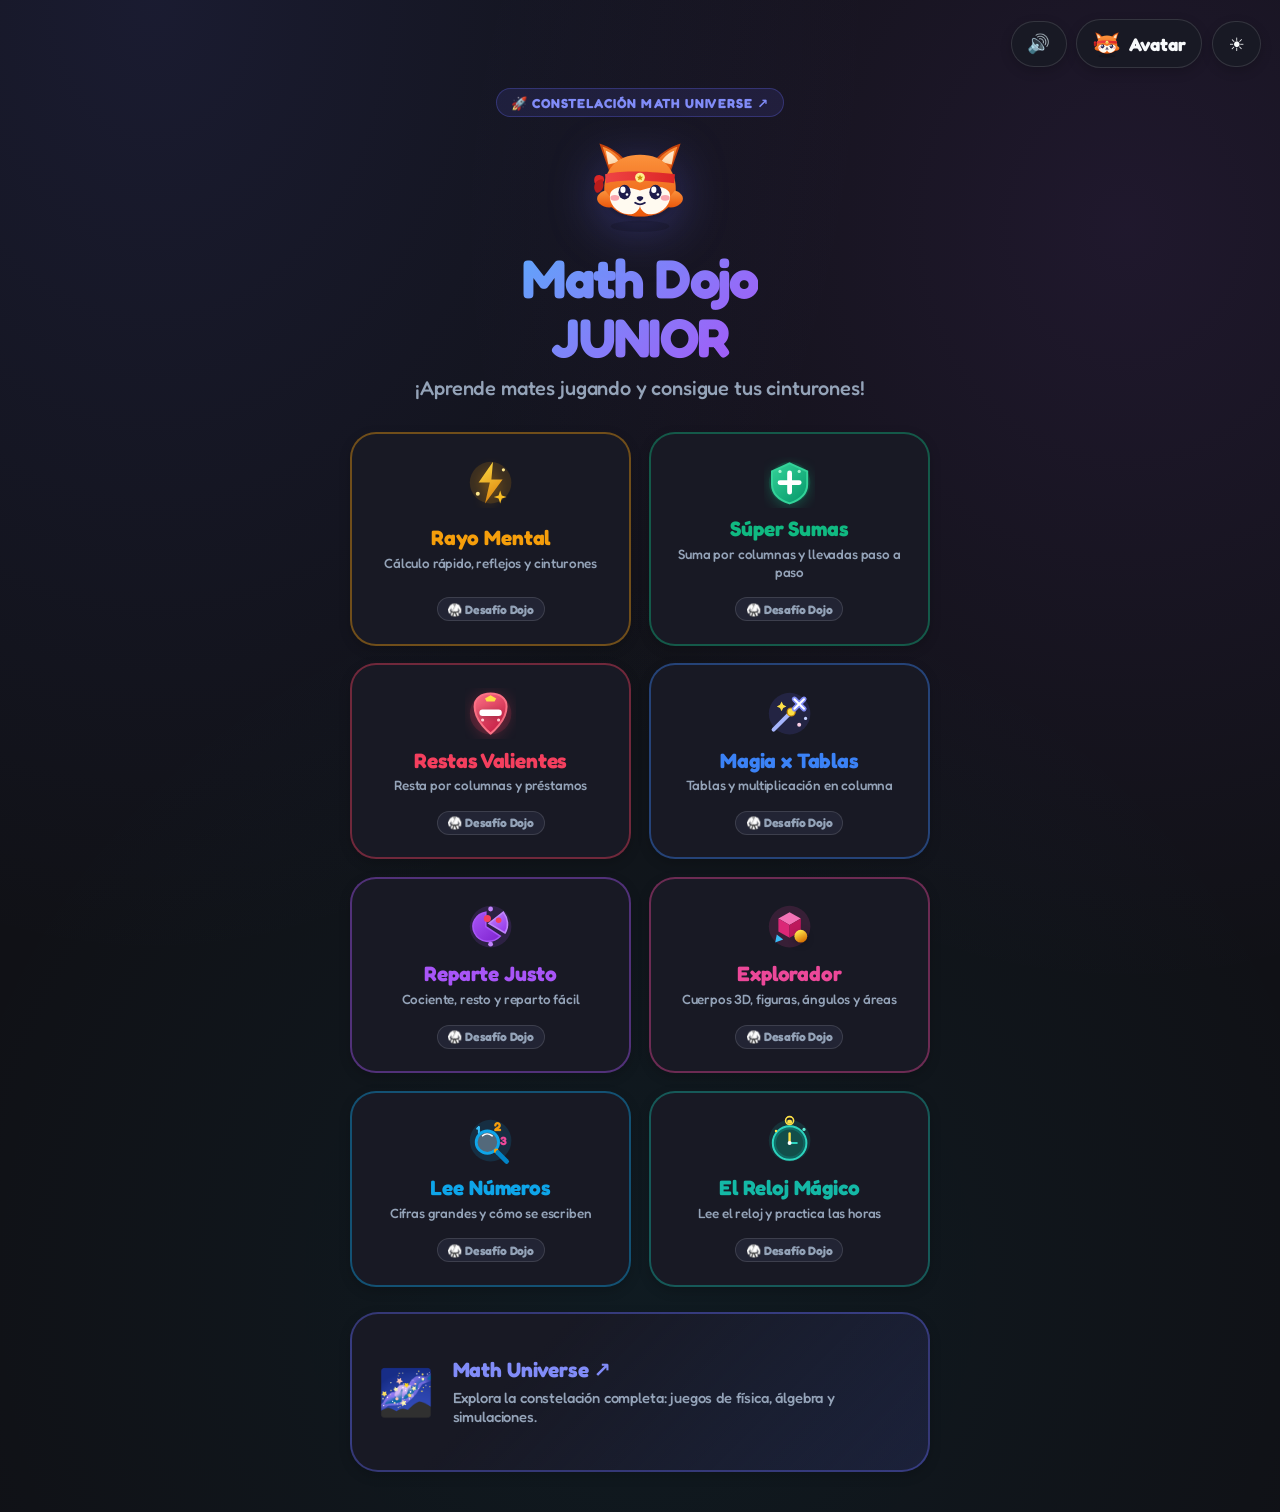
==== commit d6fdaf47: "Add files via upload" ====
--- a/index.html
+++ b/index.html
@@ -58,6 +58,13 @@
       letter-spacing: 0.08em;
       text-transform: uppercase;
       margin-bottom: 0.9rem;
+      text-decoration: none;
+      transition: transform 0.2s ease, background 0.2s ease, border-color 0.2s ease;
+    }
+    .constellation-pill:hover {
+      background: rgba(99, 102, 241, 0.22);
+      border-color: rgba(99, 102, 241, 0.55);
+      transform: translateY(-1px);
     }
 
     .header-avatar-wrap {
@@ -316,7 +323,7 @@
 
   <!-- Cabecera de Portada -->
   <div class="header">
-    <span class="constellation-pill">🚀 Constelación Math Universe</span>
+    <a href="https://mathuniverse-beta.vercel.app/" target="_blank" rel="noopener noreferrer" class="constellation-pill" title="Visitar Math Universe">🚀 Constelación Math Universe ↗</a>
     <div class="header-avatar-wrap">
       <img class="header-icon" id="dojo-avatar" src="fox-mark.svg" alt="Compañero del Dojo">
     </div>
@@ -547,10 +554,10 @@
     </a>
 
     <!-- Tarjeta Enlace a Math Universe -->
-    <a href="../Math%20Universe/" class="game-card promo-card" onclick="if(window.DojoAudio) DojoAudio.play('tap')">
+    <a href="https://mathuniverse-beta.vercel.app/" target="_blank" rel="noopener noreferrer" class="game-card promo-card" onclick="if(window.DojoAudio) DojoAudio.play('tap')">
       <div class="game-icon" aria-hidden="true">🌌</div>
       <div class="game-info">
-        <h2 style="color: #818cf8;">Math Universe</h2>
+        <h2 style="color: #818cf8;">Math Universe ↗</h2>
         <p>Explora la constelación completa: juegos de física, álgebra y simulaciones.</p>
       </div>
     </a>
